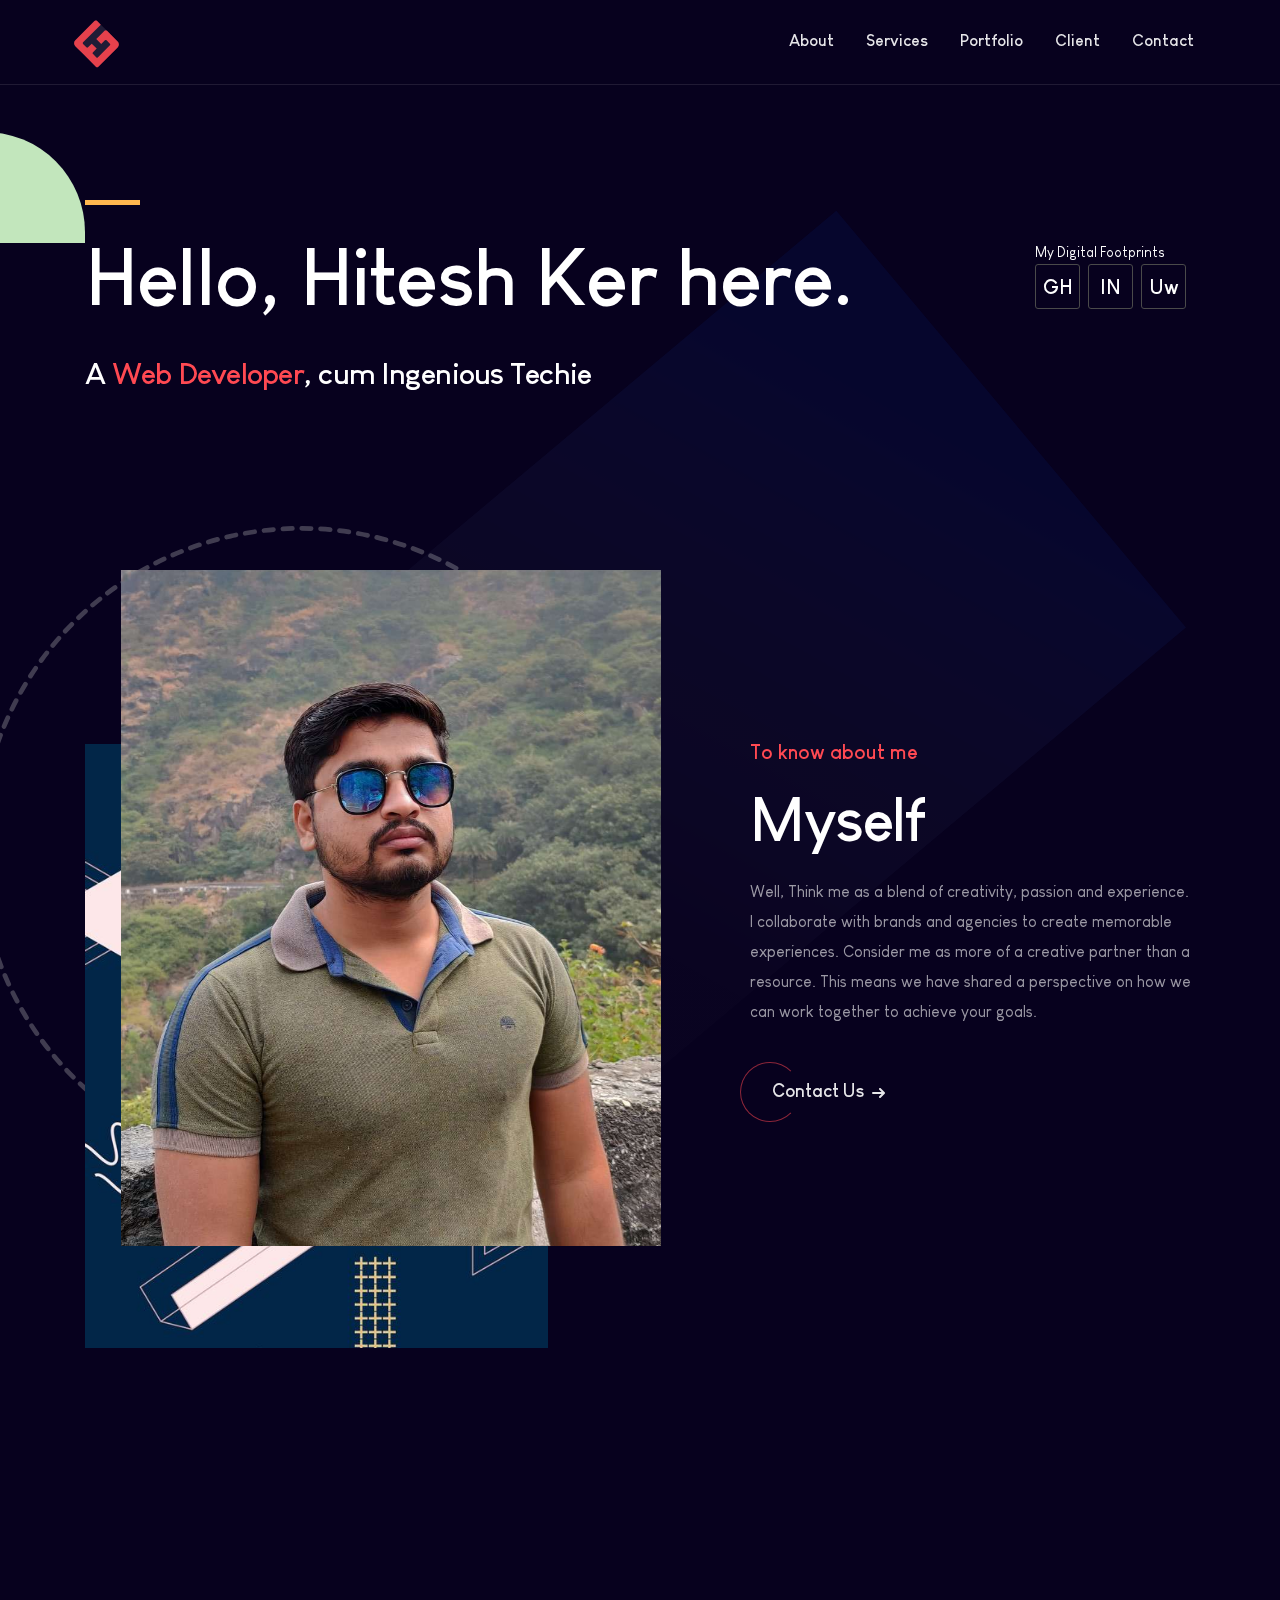
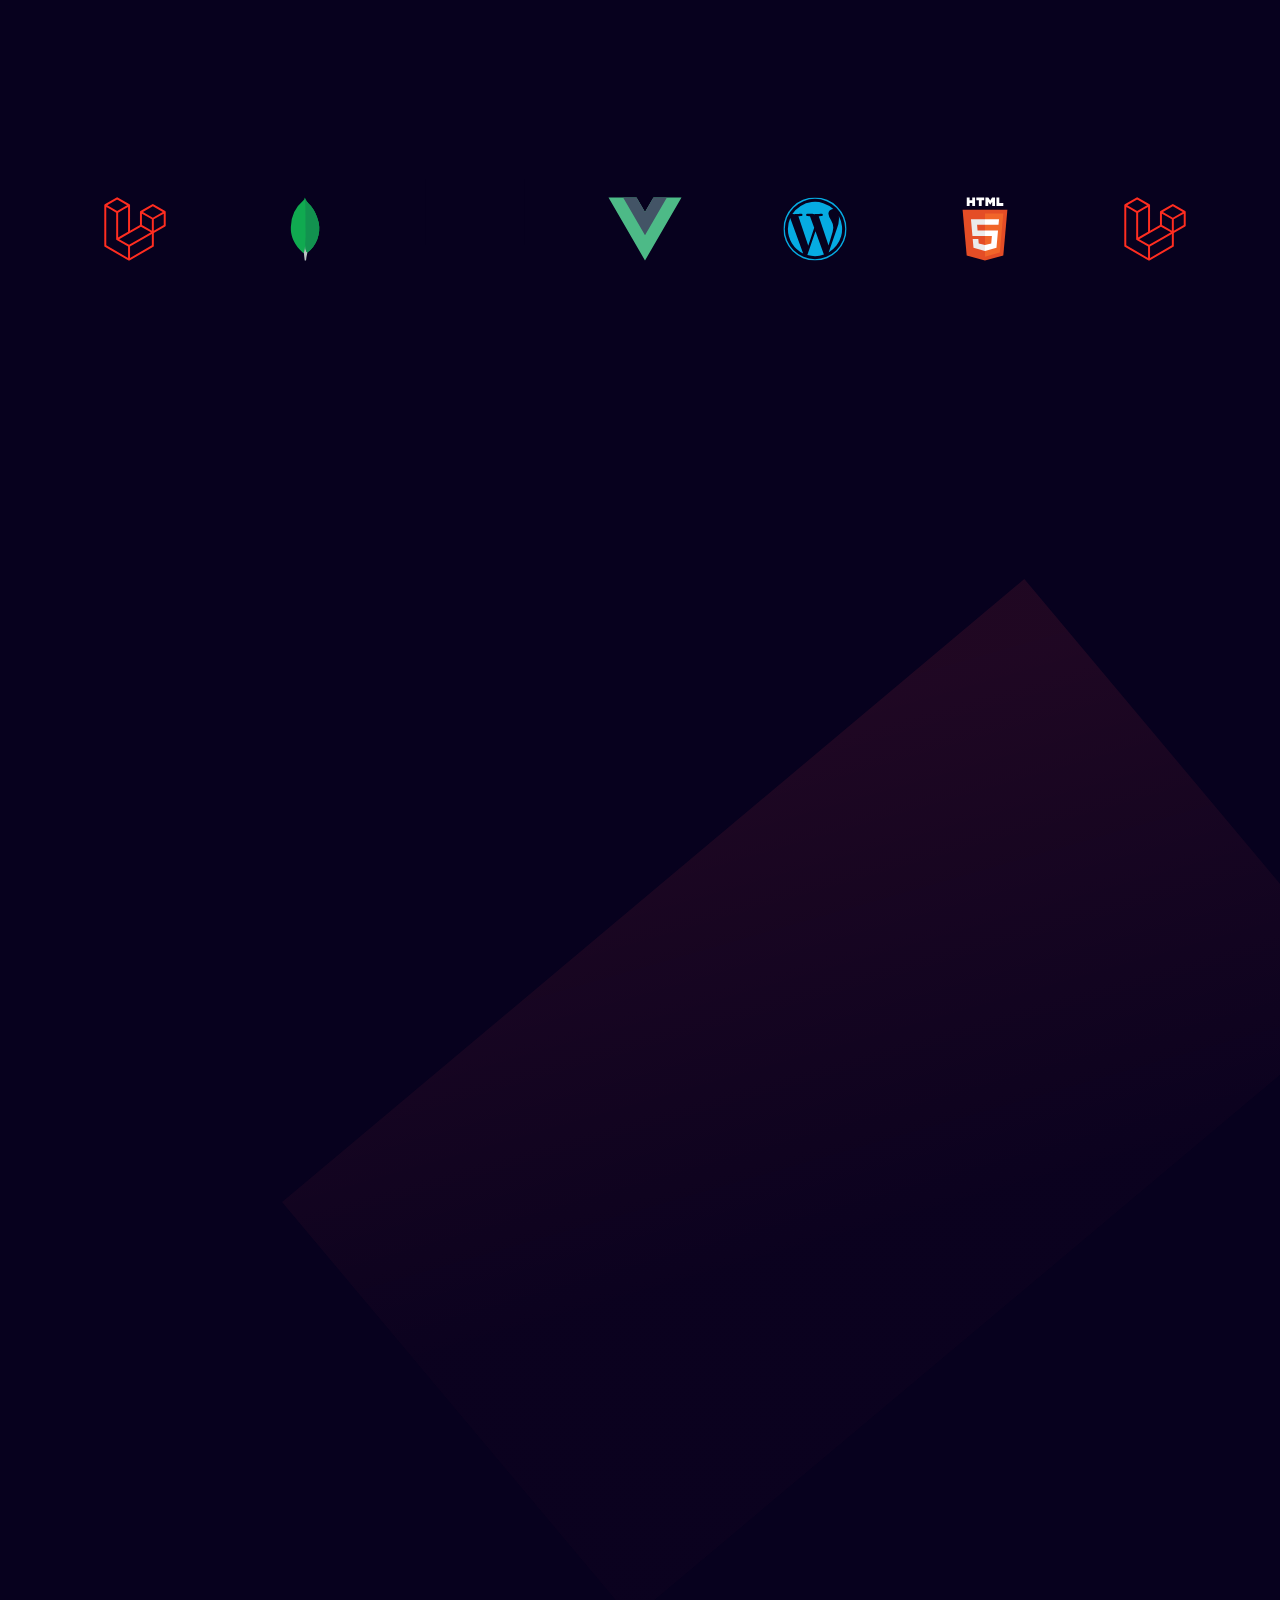
==== index.html @ 2ff64a71 "first commit" ====
<!doctype html> 
<html lang="zxx">  
<head>
    <title> KerHitesh </title>
    <!-- Required meta tags -->
    <meta charset="utf-8">
    <meta http-equiv="X-UA-Compatible" content="IE=edge">
    <meta name="description" content=""/>
    <meta name="keywords" content=" "/>
    <meta name="developer" content="Saidul Islam"> 
    <meta name="viewport" content="width=device-width, initial-scale=1, shrink-to-fit=no">
    
    <!-- FAV AND ICONS   --> 
    <link rel="shortcut icon" href="assets/images/favicon.ico">
    <link rel="shortcut icon" href="assets/images/apple-icon.png">
    <link rel="shortcut icon" sizes="72x72" href="assets/images/apple-icon-72x72.png">
    <link rel="shortcut icon" sizes="114x114" href="assets/images/apple-icon-114x114.png">
    
    <!-- Font-->
    <link href="https://fonts.googleapis.com/css?family=Roboto&display=swap" rel="stylesheet">
    <!-- Font Awesome -->
    <link rel="stylesheet" href="https://use.fontawesome.com/releases/v5.8.1/css/all.css">
    <link rel="stylesheet" href="assets/icofont/icofont.min.css">
    <!-- Bootstrap CSS -->
    <link rel="stylesheet" href="assets/plugins/css/bootstrap.min.css">
    <!-- Owl Carousel CSS-->
    <link rel="stylesheet" href="assets/plugins/css/owl.css">
    <!-- Fancybox-->
    <link rel="stylesheet" href="assets/plugins/css/jquery.fancybox.min.css">
    <!-- Anime CSS-->
    <link rel="stylesheet" href="assets/plugins/css/revealer.css">        
    <!-- Aos CSS-->        
    <link rel="stylesheet" href="assets/plugins/css/aos.css">       
    <!-- Animate CSS-->       
    <link rel="stylesheet" href="assets/plugins/css/animate.css"> 
    <!-- Custom CSS-->
    <link rel="stylesheet" href="assets/css/styles.css">
    <!-- Responsive -->
    <link rel="stylesheet" href="assets/css/responsive.css">
	<style>

	.stra {
		 width: 100px !important ;
         margin-right : 50px !important ; 		 
		}

   </style>    
</head>
<body class="black-bg body-2" style="background: url(assets/images/lines.svg) no-repeat scroll center top;">
    <!--
    ===================
        NAVIGATION
    ===================
    -->
    <header class="black-bg mh-header nav-scroll fixed-top mh-xss-mobile-nav" id="zb-header">
        <div class="overlay"></div>
        <div class="container">
            <div class="row">
                <nav class="navbar navbar-expand-lg mh-nav nav-btn">
                    <a class="navbar-brand" href="index.html"><img src="assets/images/logo11.svg" alt="" class="img-fluid"></a>
                    <button class="navbar-toggler" type="button" data-toggle="collapse" data-target="#navbarSupportedContent" 
                        aria-controls="navbarSupportedContent" aria-expanded="false" aria-label="Toggle navigation">
                        <span class="navbar-toggler-icon icon">
                            <i class="fa fa-bars"></i>
                        </span>
                    </button>                    
                    <div class="collapse navbar-collapse" id="navbarSupportedContent">
                        <ul class="navbar-nav mr-0 ml-auto">                       
                            <li class="nav-item">
                                <a class="nav-link" href="about-us.html">About</a>
                            </li>
                            <li class="nav-item">
                                <a class="nav-link " href="#About">Services</a>
                            </li>
                            <li class="nav-item"> 
                                <a class="nav-link" href="#portfolio">Portfolio</a>
                            </li>  
                            <li class="nav-item">
                                <a class="nav-link" href="#client">Client</a>
                            </li>                                                            
                            <li class="nav-item">
                                <a class="nav-link" href="#contact">Contact</a>
                            </li>                
                        </ul>
                    </div>
                </nav>
            </div>
        </div>
    </header>
    <!--
    ==============
        HOME 
    ==============
    -->
    <section class="section relative ev-home resume-home" id="ev-home">                  
        <div class="bg-home-overlay" style="background: url(assets/images/bx-home.svg) no-repeat scroll center center">
            <div class="container zindex">
                <div class="section-separator">
                    <div class="row">
                        <div class="col-md-10">  
                            <div class="resume-home-inner wow fadeInUp">
                                <span class="span"></span>
                                <h2 class="btn-sss" data-text="Hello, Hitesh Ker here.">Hello, Hitesh Ker here.</h2>
                                <h4>A <span>Web Developer</span>, cum Ingenious Techie</h4>
                            </div>
                        </div>
                        <div class="col-md-2">
                            <div class="resume-social">
                                <span style="color:white">My Digital Footprints</span><br>
                                <ul class="list-unstyled">
                                    <li title="Git Hub">GH</li>
                                    <li title="Linked In">IN</li>
                                    <li title="Upwork">Uw</li>
                                </ul>
                            </div>
                        </div>  
                        <div class="col-md-12">
                            <div class="resume-main">
                                <div class="row">
                                    <div class="col-md-6">
                                        <div class="main-inner relative">
                                            <div class="img-cover">
                                                <img src="assets/images/1613648989134.png" alt="" class="img-fluid itwo">
                                            </div>
                                            <div class="bg-img">
                                                <img src="assets/images/home-man-bg.png" alt="" class="img-fluid ione">
                                            </div>
                                            <div class="circle-bg">
                                                <img src="assets/images/circle-dot-dot.svg" alt="" class="img-fluid ithree">
                                            </div>
                                        </div>
                                    </div>
                                    <div class="col-md-5 ml-auto">
                                        <div class="resume-details">
                                            <div class="resume-title wow fadeInUp">
                                                <h5>To know about me</h5>
                                                <h1>Myself</h1>
                                                <p>Well, Think me as a blend of creativity, passion and experience. I collaborate with brands and agencies to create memorable experiences. Consider me as more of a creative partner than a resource. This means we have shared a perspective on how we can work together to achieve your goals.</p>
                                                <div class="resume-btn">
                                                    <div class="btn-default">
                                                        <a href="#" class="cta">
                                                            <span>Contact Us</span>
                                                            <svg width="13px" height="10px" viewBox="0 0 13 10">
                                                                <path d="M1,5 L11,5"></path>
                                                                <polyline points="8 1 12 5 8 9"></polyline>
                                                            </svg>
                                                        </a>
                                                    </div>
                                                </div>
                                            </div>
                                        </div>
                                    </div>                                
                                </div>
                            </div>
                        </div>                  
                    </div>
                </div>
            </div>            
        </div>
        <div class="shape-image">
            <img src="assets/images/green-bg.svg" alt="" class="img-fluid">
        </div>
    </section> 
    <!--
    ================
        WHAT I DO 
    ================
    -->   
    <section class="resume-do relative" id="About">
        <div class="container">
            <div class="row">
                <div class="col-md-5">
                    <div class="resume-do-inner wow fadeInUp">
                        <div class="resume-title">
                            <h1>What I Do</h1>
                        </div>
                        <p>My primary favorite is designing and building interfaces plus working with UI/UX as peripheral. 4+ years of hands-on experience backs me up for deploying the outcomes in most optimized way</p>
                        
                    </div>
                </div>
                <div class="col-md-7">
                    <div class="bg-title wow fadeInUp " id="example">
                        <h1>Flawless &nbsp;&nbsp;&nbsp;&nbsp;User &nbsp;Experience</h1>
                        <h1>Web Application Design &nbsp;&nbsp;&nbsp; &nbsp;&nbsp;&nbsp;&nbsp;
						and Development</h1>
                        <h1>Building &nbsp;&nbsp;&nbsp;&nbsp;&nbsp;&nbsp;&nbsp;&nbsp;&nbsp;&nbsp;&nbsp;&nbsp;&nbsp;
						&nbsp;&nbsp;&nbsp;&nbsp;&nbsp;
						Interfaces</h1>
                    </div>
                </div>
            </div>
			
			
			
			
		
		
		
        </div>
		
		
		 
			
    </section> 
			
			 
		
		
			<!-- <div class="res-slider"> -->
				<div class="container">
					<div class="row">
						<div class="col-md-12">
							<div class="slider-inner" id="advice_section">
								<img src="assets/images/archive/html5.svg" alt="" class="stra img-fluid">
								<img src="assets/images/archive/laravel.svg" alt="" class="stra img-fluid">
								<img src="assets/images/archive/mongodb.svg" alt="" class="stra img-fluid">
								<img src="assets/images/archive/ttr.svg" alt="" class="stra  img-fluid">
								<img src="assets/images/archive/viewjs.svg" alt="" class="stra img-fluid">
								 
								<img src="assets/images/archive/wordpress.svg" alt="" class="stra img-fluid last_img">
							</div>
						</div>
					</div>
				</div>
			<!-- </div>   -->
			
			
    <!--
    =====================
        PORTFOLIO AREA 
    ====================
    -->    
    <section class="resume-portfolio relative" style="background: url(assets/images/orange-bg.svg) no-repeat scroll; background-position-x: 150%; background-position-y: 80%;" id="portfolio" >
        <div class="container">
            <div class="row">
                <div class="col-md-12">
                    <div class="resume-title wow fadeInUp">
                        <h5>A small set of work</h5>
                        <h1>Showcasing</h1>
                    </div>                    
                </div>
                <div class="col-md-11 mx-auto">
                    <div class="resume-portfolio-inner">
                        <div class="row">
                            <div class="col-md-5">
                                <div class="resume-img wow fadeInUp">
                                    <h5>Everyone’s MD</h5>
                                    <h6>Broadcasting ios App</h6>
                                    <div class="image-one relative">
                                        <div class="reveal-image">
                                            <img src="assets/images/2_p_i.png" alt="" class="img-fluid">
                                        </div>
                                        <div class="resume-image-inner">
                                        </div>
                                        <div class="resume-btn-details">
                                            <div class="resume-btn">
                                                <div class="btn-default">
                                                    <a href="https://everyonesmd.com/" class="cta">
                                                        <span>View Case Study</span>
                                                        <svg width="13px" height="10px" viewBox="0 0 13 10">
                                                            <path d="M1,5 L11,5"></path>
                                                            <polyline points="8 1 12 5 8 9"></polyline>
                                                        </svg>
                                                    </a>
                                                </div>
                                            </div>                                             
                                        </div>
                                    </div>
                                </div>
                            </div>
                            <div class="col-md-5 ml-auto">
                                <div class="resume-img mt_180 wow fadeInUp">
                                    <h5>Catalyst</h5>
                                    <h6>Broadcasting ios App</h6>
                                    <div class="image-two relative">
                                        <div class="reveal-image">
                                            <img src="assets/images/3_p_i.png" alt="" class="img-fluid">
                                        </div>
                                        <div class="resume-image-inner">
                                        </div>
                                        <div class="resume-btn-details">
                                            <div class="resume-btn">
                                                <div class="btn-default">
                                                    <a href="http://projex.asia/" class="cta">
                                                        <span>View Case Study</span>
                                                        <svg width="13px" height="10px" viewBox="0 0 13 10">
                                                            <path d="M1,5 L11,5"></path>
                                                            <polyline points="8 1 12 5 8 9"></polyline>
                                                        </svg>
                                                    </a>
                                                </div>
                                            </div>                                             
                                        </div>
                                    </div>                                    
                                </div>                                
                            </div>
                        </div>
                    </div>
                </div>
                <div class="col-md-11 mx-auto">
                    <div class="resume-portfolio-inner inner-2 ">
                        <div class="row">
                            <div class="col-md-5">
                                <div class="resume-img wow fadeInUp">
                                    <h5>Broadcasting ios App</h5>
                                    <h6>Broadcasting ios App</h6>
                                    <div class="image-one relative">
                                        <div class="reveal-image">
                                            <img src="assets/images/4_p_i.png" alt="" class="img-fluid">
                                        </div>
                                        <div class="resume-image-inner">
                                        </div>
                                        <div class="resume-btn-details">
                                            <div class="resume-btn">
                                                <div class="btn-default">
                                                    <a href="https://www.pipemarket.com/" class="cta">
                                                        <span>View Case Study</span>
                                                        <svg width="13px" height="10px" viewBox="0 0 13 10">
                                                            <path d="M1,5 L11,5"></path>
                                                            <polyline points="8 1 12 5 8 9"></polyline>
                                                        </svg>
                                                    </a>
                                                </div>
                                            </div>                                             
                                        </div>
                                    </div>                                    
                                </div>
                            </div>
                            <div class="col-md-5 ml-auto">
                                <div class="resume-img mt_180 wow fadeInUp">
                                    <h5>Gumroad Mockups Freebie</h5>
                                    <h6>Broadcasting ios App</h6>
                                    <div class="image-one relative">
                                        <div class="reveal-image">
                                            <img src="assets/images/p_gif_1.gif" alt="" class="img-fluid">
                                        </div>
                                        <div class="resume-image-inner">
                                        </div>
                                        <div class="resume-btn-details">
                                            <div class="resume-btn">
                                                <div class="btn-default">
                                                    <a href="http://205.134.254.135/~team6/HTML/the-true-weight/" class="cta">
                                                        <span>View Case Study</span>
                                                        <svg width="13px" height="10px" viewBox="0 0 13 10">
                                                            <path d="M1,5 L11,5"></path>
                                                            <polyline points="8 1 12 5 8 9"></polyline>
                                                        </svg>
                                                    </a>
                                                </div>
                                            </div>                                             
                                        </div>
                                    </div>                                    
                                </div>                                
                            </div>
                        </div>
                    </div>
                </div>                
            </div>
        </div>
    </section>
    <!--
    ======================
        RESUME FEEDBACK 
    ======================
    --> 
    <section class="resume-feedback relative" id="client">
        <div class="container">
            <div class="row">
                <div class="col-md-12">
                    <div class="resume-title pd_10 wow fadeInUp">
                        <h5>Clients</h5>
                        <h1>Feedbacks From My Clients</h1>
                    </div>
                </div>
                <div class="col-md-12 pd_0">
                    <div class="advice_slider" id="advice_section_std">
                        <div class="card advice_c wow fadeInUp">
                            <div class="card-body">
                                <div class="card_icon">
                                    <div class="card_icon_img">
                                        <img src="assets/images/client-1.png" alt="" class="img-fluid">
                                    </div>
                                    <div class="card-icon-details">
                                        <ul>
                                            <li><i class="fa fa-star"></i></li>
                                            <li><i class="fa fa-star"></i></li>
                                            <li><i class="fa fa-star"></i></li>
                                            <li><i class="fa fa-star"></i></li>
                                            <li><i class="fa fa-star"></i></li>
                                        </ul>
                                    </div>
                                </div>
                                <p class="custome-ptag card-text">My new site created by Hitesh Ker just launched. He has done a great job of creating exactly what I wanted. Easy to work with and very responsive. This met all of my expectations and gave me a lot of insight regarding upgrading tools I didn't know existed.</p>
                                <h5>Garrett Patton</h5>
                                <h6>Dave Smith</h6>
                            </div>
                        </div>
                        <div class="card advice_c wow fadeInUp">
                            <div class="card-body">
                                <div class="card_icon">
                                    <div class="card_icon_img">
                                        <img src="assets/images/client-2.png" alt="" class="img-fluid">
                                    </div>
                                    <div class="card-icon-details">
                                        <ul>
                                            <li><i class="fa fa-star"></i></li>
                                            <li><i class="fa fa-star"></i></li>
                                            <li><i class="fa fa-star"></i></li>
                                            <li><i class="fa fa-star"></i></li>
                                            <li><i class="fa fa-star"></i></li>
                                        </ul>
                                    </div>
                                </div>
                                <p class="custome-ptag card-text">Hiss dedication and passion for what he does is exemplified by his unrivaled client support and attentiveness to the specific needs of our business.</p>
                                <h5>Garrett Patton</h5>
                                <h6>Founder & CEO at Nova Studio</h6>
                            </div>
                        </div>
                        <div class="card advice_c wow fadeInUp">
                            <div class="card-body">
                                <div class="card_icon">
                                    <div class="card_icon_img">
                                        <img src="assets/images/client-3.png" alt="" class="img-fluid">
                                    </div>
                                    <div class="card-icon-details">
                                        <ul>
                                            <li><i class="fa fa-star"></i></li>
                                            <li><i class="fa fa-star"></i></li>
                                            <li><i class="fa fa-star"></i></li>
                                            <li><i class="fa fa-star"></i></li>
                                            <li><i class="fa fa-star"></i></li>
                                        </ul>
                                    </div>
                                </div>
                                <p class="card-text custome-ptag">Hitesh Ker as a web developer far exceeded my expectations on every front, and I have very high expectations. The end product is a beautiful website that embodies who we are as a company.</p>
                                <h5>Dave Smith</h5>
                                <h6>Founder & CEO at Smith Studio</h6>
                            </div>
                        </div>
                    </div>
                </div>
                <div class="col-md-12">
                    <div class="resume-card-social wow fadeInUp">
                        <div class="row">
                            <div class="col-md-3 col-sm-4">
                                <div class="social-inner m-none">
                                    <div class="social-img">
                                        <i class="fab fa-dribbble"></i>
                                    </div>

                                </div>
                            </div>
                            <div class="col-md-3 col-sm-4">
                                <div class="social-inner m-none">
                                    <div class="social-img color-2">
                                        <i class="fab fa-behance"></i>
                                    </div>

                                </div>
                            </div>
                            <div class="col-md-4 col-sm-4">
                                <div class="social-inner m-none">
                                    <div class="social-img color-3">
                                        <i class="fab fa-linkedin-in"></i>
                                    </div>

                                </div>
                            </div>

                        </div>
                    </div>
                </div>
            </div>
        </div>
    </section>
    <!--
    ================
        CONTACT US AREA SLIDER 
    ================
    -->    
    <section class="resume-contact relative" id="contact">
        <div class="container">
            <div class="row">
                <div class="col-md-5">
                    <div class="contact-details wow fadeInUp">
                        <h2>Contact Me</h2>
                        <div class="contact-name">
                            <h5>Mail</h5>   
                            <p>Kerhiteshsinh@gmail.com</p>              
                        </div>
                        <div class="contact-name">
                            <h5>Visit My Studio</h5>
                            <p>A - 821, Sidhhi vinayak Towers, <br>
							   Behind Jaguar Showroom,<br>
							   S.G. Highway<br>
							   Ahmedabad - 380051 </p> 
                                    
                        </div>   
                        <div class="contact-name">
                            <h5>Phone</h5>   
                            <p>+91 9409039636</p>              
                        </div>                                             
                    </div>
                </div>
                <div class="col-md-6 ml-auto ">
                    <div class="resume-form wow fadeInUp">
                        <div class="form-group">
                            <input type="text" name="name"  placeholder="Name" class="form-control contact-name">
                        </div>
                        <div class="form-group">
                            <input type="email" name="email"  placeholder="Email" class="form-control contact-name">
                        </div>  
                        <div class="form-group">
                            <textarea name="Message" placeholder="Message"   rows="6" class="form-control contact-message"></textarea>
                        </div>                                                
                        <div class="resume-btn">
                            <div class="btn-default">
                                <a href="#" class="cta">
                                    <span>Send Message</span>
                                    <svg width="13px" height="10px" viewBox="0 0 13 10">
                                        <path d="M1,5 L11,5"></path>
                                        <polyline points="8 1 12 5 8 9"></polyline>
                                    </svg>
                                </a>
                            </div>
                        </div>                        
                    </div>
                </div>
            </div>
        </div>
       <!-- <div class="res-slider"> -->
            <!-- <div class="container"> -->
                <!-- <div class="row"> -->
                    <!-- <div class="col-md-12"> -->
                        <!-- <div class="slider-inner" id="advice_section"> -->
                            <!-- <img src="assets/images/c-1.svg" alt="" class="img-fluid"> -->
                            <!-- <img src="assets/images/c-2.svg" alt="" class="img-fluid"> -->
                            <!-- <img src="assets/images/c-5.svg" alt="" class="img-fluid"> -->
                            <!-- <img src="assets/images/c-4.svg" alt="" class="img-fluid"> -->
                            <!-- <img src="assets/images/c-5.svg" alt="" class="img-fluid last_img"> -->
                        <!-- </div> -->
                    <!-- </div> -->
                <!-- </div> -->
            <!-- </div> -->
        <!-- </div>         -->
    </section>   


    <!--
    ==============
    * JS Files *
    ==============
    -->

    <!-- jQuery first, then Popper.js, then Bootstrap JS -->

    <!-- jQuery -->
    <script src="assets/plugins/js/jquery.min.js"></script>
    <!-- popper -->
    <script src="assets/plugins/js/popper.min.js"></script>
    <!-- bootstrap -->
    <script src="assets/plugins/js/bootstrap.min.js"></script>
    <!-- waypoint  -->
    <script src="assets/plugins/js/waypoints.min.js"></script>
    <!-- owl carousel -->
    <script src="assets/plugins/js/owl.carousel.js"></script>
    <!-- validator -->
    <script src="assets/plugins/js/validator.min.js"></script>
    <!-- wow -->
    <script src="assets/plugins/js/wow.min.js"></script>
    <!-- jquery nav -->
    <script src="assets/plugins/js/jquery.nav.js"></script>
    <!-- Isotop -->
    <script src="assets/plugins/js/isotope.pkgd.js"></script>
    <script src="assets/plugins/js/packery-mode.pkgd.js"></script>
    <!-- Fancybox js-->
    <script src="assets/plugins/js/jquery.fancybox.min.js"></script>
    <!-- WoW min js--> 
    <script src="assets/plugins/js/wow.min.js"></script>
    <!-- Gsap animation js-->    
    <script src="assets/plugins/js/TweenMax.min.js"></script>
    <!-- Parallax -->
    <script src="assets/plugins/js/aos.js"></script>
    <script src="assets/plugins/js/simpleParallax.min.js"></script>
    <script src="assets/plugins/js/jquery.paroller.min.js"></script>    
    <!-- Typing animation js-->    
    <script src="assets/plugins/js/typed.js"></script> 
    <script src="assets/plugins/js/textition.js"></script>
    <!-- Custom Scripts-->
    <script src="assets/js/custom-scripts.js"></script>   
    <!-- Exttra inline js-->    
    <script>      
        new WOW().init();
        $('#example').textition({
           autoplay: true,
           animation: 'ease-out',
          map: {x: 200, y: 100, z: 0},
      }); 
    </script>
    <!-- Page revealer with scroll custom js-->    
    <script>
        var $animation_elements = $('.reveal-image');
        var $window = $(window);

        function check_if_in_view() {
            var window_height = $window.height();
            var window_top_position = $window.scrollTop();
            var window_bottom_position = (window_top_position + window_height);
        
            $.each($animation_elements, function() {
            var $element = $(this);
            var element_height = $element.innerHeight();
            var element_top_position = $element.offset().top;
            var element_bottom_position = (element_top_position + element_height);
        
            //check to see if this current container is within viewport
            if ((element_bottom_position >= window_top_position) &&
                (element_top_position <= window_bottom_position)) {
                $element.addClass('reveal');
            } else {
                // $element.removeClass('reveal');
            }
            });
        }
            $window.on('scroll resize', check_if_in_view);
            $window.trigger('scroll');        
    </script>    

</body>
</html>
---- assets/plugins/css/revealer.css ----
.block-revealer__element {
	position: absolute;
	top: 0;
	left: 0;
	width: 100%;
	height: 100%;
	background: #000;
	pointer-events: none;
	opacity: 0;
}
---- assets/css/styles.css ----
/*------------- 
[Table of contents]

[ DEFULT INDEX NUMBER ]

1.  GENERAL CSS
2.  NAVBAR
4.  HOME
5.  SERVICE
6.  ABOUT
7.  TESTIMONIAL
8.  FAQ
9.  QUATE
10. SUBSCRIBE
11. PRICING
12. BLOG
13. FOOTER
14. COPYRIGHT


-------------------------------------------------------------------*/
/*------------------------------------------------------------------
[ Color codes ]
    
    [ Text and Background Color ]
        Main color 1:       #1c93e5     
        Main color 2:       #009688      
        Main color 3:       #9c27b0
        Main color 4:       #ff4081      
        Background 1:       #FFFFFF            
        Background 2:       #F6F6F6           
        Shadow color:       #000000;            

-------------------------------------------------------------------*/
/*------------------------------------------------------------------
[Typography]

    [ There are using two different font typography ]
        Typography 1: Roboto font;
        Typography 2: Montserrat font;

    [ Other Typography style are same ]
    Body :
        font-style:     normal;
        font-size:      15px;

    h2:
        font-size: 48px;
        line-height: 55px;

    h3:
        font-size: 30px;
        line-height: 40px;

    h4:
        font-size: 20px;
        font-weight: 600;

    p:  
        font-size: 18px;
        line-height: 30px;


-------------------------------------------------------------------*/
/*
================
 VARIABLES
================
*/
* {
  -webkit-font-smoothing: antialiased;
  -moz-osx-font-smoothing: grayscale;
}

.shadow-1 {
  -webkit-box-shadow: 0 2px 5px 0 rgba(0, 0, 0, 0.16), 0 2px 10px 0 rgba(0, 0, 0, 0.12);
  box-shadow: 0 2px 5px 0 rgba(0, 0, 0, 0.16), 0 2px 10px 0 rgba(0, 0, 0, 0.12);
}

/**
 * -------------------
 *  Defult CSS 
 * -------------------
 */
html {
  text-rendering: optimizeLegibility;
  -webkit-font-smoothing: antialiased;
}

body {
  font-family: "Louis-George-Cafe.ttf";
  font-size: 14px;
  font-style: none;
  line-height: 24px;
  font-weight: 500;
  overflow-x: hidden !important;
  text-align: left;
  position: relative;
  color: #000000;
  opacity: 1;
}

h1, h2, h3, h4, h5, h6 {
  font-family: "Louis-George-Cafe-Bold.ttf";
}

p {
  opacity: 0.9;
}

.nav li a {
  text-decoration: none !important;
  display: inline-block;
  cursor: pointer;
  padding: 0px;
  background-color: transparent;
  -webkit-transition: color 0.3s ease;
  transition: color 0.3s ease;
}

.nav li a:hover {
  background-color: transparent;
}

.nav li a:focus {
  background-color: transparent;
  outline: 0 !important;
}

a {
  text-decoration: none !important;
  cursor: pointer;
  padding: 0px;
  background-color: transparent;
  -webkit-transition: color 0.3s ease;
  transition: color 0.3s ease;
  color: #000000;
  opacity: 0.9;
}

a:hover {
  background-color: transparent;
}

a:focus {
  background-color: transparent;
  outline: 0 !important;
}

.center {
  float: none;
  margin: 0 auto;
  text-align: center;
}

/**
 * ---------------------
 *  Defult Halping Class
 * ---------------------
 */
.overflow {
  overflow: hidden;
}

.relative {
  position: relative;
}

.display-table {
  display: table;
  width: 100%;
  height: 100%;
}

.display-flex {
  display: -webkit-box;
  display: -ms-flexbox;
  display: flex;
  -webkit-box-flex: 1;
      -ms-flex: 1;
          flex: 1;
}

.vertical-middle {
  display: table-cell;
  float: none;
  vertical-align: middle;
}

/**
 * --------------------------------------
 *  Video Section Background Defult Style
 * --------------------------------------
 */
.section-video {
  position: absolute;
  top: 0;
  bottom: 0;
  left: 0;
  right: 0;
  min-height: 100%;
  min-width: 100%;
  overflow: hidden;
  z-index: -1;
}

.section-video .bgvid {
  position: absolute;
  top: 0;
  left: 0;
  min-height: 100%;
  min-width: 100%;
  background-size: cover;
  -o-background-size: cover;
  -moz-background-size: cover;
  -webkit-background-size: cover;
}

.body-video-bg > .section-video {
  position: fixed;
  top: 0;
  left: 0;
}

.section-title {
  text-align: center;
}

.section-title h3 {
  font-size: 30px;
  line-height: 40px;
  color: #ffffff;
  font-weight: bold;
  margin-bottom: 60px;
}

/**
 * ------------------------------------
 *  Every Section Headline Defult Class
 * ------------------------------------
 */
.section-heading {
  display: block;
  margin: 0;
}

.section-header {
  margin-bottom: 100px;
  text-align: center;
}

.section-header .sub-heading {
  font-size: 22px;
  line-height: 30px;
  font-weight: 300;
  text-transform: uppercase;
  margin: 0 0 10px 0;
}

.section-header.text-left,
.section-header.text-left * {
  text-align: left;
}

.section-header.text-right,
.section-header.text-right * {
  text-align: right;
}

.section-header-separator {
  position: relative;
  width: 145px;
  margin: 5px auto;
  display: inline-block;
}

.section-header-separator .icon {
  font-size: 48px;
  text-align: center !important;
}

.section-header-separator::before, .section-header-separator::after {
  content: '';
  position: absolute;
  width: 57px;
  height: 2px;
  top: 25px;
}

.section-header-separator::before {
  left: 0;
}

.section-header-separator::after {
  right: 0;
}

.v-middle {
  display: -moz-flex;
  display: -ms-flexbox;
  display: -webkit-box;
  display: flex;
  -webkit-box-align: center;
      -ms-flex-align: center;
          align-items: center;
  -webkit-align-items: center;
  -webkit-box-pack: center;
      -ms-flex-pack: center;
          justify-content: center;
  -webkit-justify-content: center;
  -webkit-box-orient: horizontal;
  -webkit-box-direction: normal;
      -ms-flex-direction: row;
          flex-direction: row;
}

.mini-separator {
  padding: 20px 0;
}

.vertical-middle {
  display: table-cell;
  float: none;
  vertical-align: middle;
}

/**
 * ------------------
 * list
 * ------------------
 */
ul {
  margin: 0;
  padding: 0;
}

ul li {
  list-style-type: none;
}

/**
 * =================
 * CONTAINER HALF CONTENT
 * =================
 */
.content-half {
  position: relative;
}

.container-half-left {
  left: 0;
  background-position: center right;
}

.container-half-right {
  right: 0;
  background-position: center left;
}

.vertical-middle-content {
  display: -moz-flex;
  display: -ms-flexbox;
  display: -webkit-box;
  display: flex;
  -webkit-box-align: center;
      -ms-flex-align: center;
          align-items: center;
  -webkit-align-items: center;
  -webkit-box-pack: center;
      -ms-flex-pack: center;
          justify-content: center;
  -webkit-justify-content: center;
  -webkit-box-orient: horizontal;
  -webkit-box-direction: normal;
      -ms-flex-direction: row;
          flex-direction: row;
}

/**
 * ---------------------------------
 *  Section Background Size Property
 * ---------------------------------
 */
.bg-cover {
  background-size: cover;
  background-position: 50% 50%;
  background-attachment: initial;
  background-repeat: no-repeat;
}

.dark-bg {
  background-color: #202026;
}

.image-bg {
  background-position: center center;
  background-size: cover;
  background-repeat: no-repeat;
}

.mini-section-separator {
  padding-top: 60px;
  padding-bottom: 60px;
}

.section-separator {
  padding-top: 60px;
  padding-bottom: 60px;
}

.home-section-separator {
  padding-top: 100px;
  padding-bottom: 200px;
}

.bg-black {
  background-color: #000000;
}

.main-color {
  color: #37C2CC;
}

.p-200 {
  padding: 0 200px;
}

.img-overlay {
  background-image: url(../images/footer-bg.png);
  background-size: cover;
  background-size: cover;
  background-repeat: no-repeat;
  margin: 0 auto;
  background-position: center center;
}

.image-bg {
  background-size: cover;
  background-size: cover;
  background-repeat: no-repeat;
  margin: 0 auto;
  background-position: center center;
}

.home-2-img {
  background-image: url(../images/home-bg-img.jpg);
}

.featured-img-one {
  background-image: url(../images/home-bg-img.jpg);
}

.featured-img-two {
  background-image: url(../images/extra-feature-bg.jpg);
}

.map-image {
  background-image: url(../images/map-color-overlay.png);
}

.mt-30 {
  margin-top: 30px;
}

button {
  outline: 0;
}

button:hover {
  outline: 0;
}

button:focus {
  outline: 0;
}

.btn {
  outline: 0;
}

.btn:hover {
  outline: 0;
}

.btn:focus {
  outline: 0;
}

.round-image {
  border-radius: 50%;
}

.header-bg {
  background-color: #FFEFE9;
}

.purple-bg {
  background-color: #643BDF;
}

.blue-bg {
  background-color: #007C88;
}

.yellow-color {
  color: #FFD032;
}

.main-color {
  color: #37C2CC;
}

.purple-color {
  color: #643BDF;
}

.blue-color {
  color: #007C88;
}

.bg-3 {
  color: #FAF9F7;
}

.bg-4 {
  color: #FAF9F7;
}

.white-bg {
  background-color: #ffffff;
}

p {
  color: #071634;
}

.contact-shadow {
  -webkit-box-shadow: 2px 28px 54px 0px rgba(85, 85, 93, 0.03);
  box-shadow: 2px 28px 54px 0px rgba(85, 85, 93, 0.03);
}

.body-2 .btn {
  border-radius: 50px;
}

.body-2 .btn.btn-stroke {
  color: #ffffff;
}

.color-1 {
  color: #37C2CC;
}

.color-2 {
  color: #F35D22;
}

.color-3 {
  color: #FEC468;
}

.color-4 {
  color: #1785C3;
}

.color-5 {
  color: #53CB94;
}

.color-6 {
  color: #761DE2;
}

.overlay-img {
  position: absolute;
  left: 0;
  right: 0;
  top: 0;
  bottom: 0;
  z-index: 0;
}

@font-face {
  font-family: "Louis-George-Cafe.ttf";
  src: url("../fonts/Louis-George-Cafe.ttf");
}

@font-face {
  font-family: "Louis-George-Cafe-Bold.ttf";
  src: url("../fonts/Louis-George-Cafe-Bold.ttf");
}

@font-face {
  font-family: "Louis-George-Cafe-Light.ttf";
  src: url("../fonts/Louis-George-Cafe-Light.ttf");
}

/** 
 * -----------------
 * General CSS
 * -----------------
 */
.h1, .h2, .h3, .h4, .h5, .h6, h1, h2, h3, h4, h5, h6 {
  font-weight: bold;
}

html {
  background: #07011e;
}

section {
  overflow: hidden;
}

/*
    ==============
       Navigation
    ============== 
*/
.mh-nav {
  width: 100%;
  padding: 10px 0;
  -webkit-transition: 0.3s;
  transition: 0.3s;
}

.mh-header {
  padding: 0;
  -webkit-transition: 0.3s;
  transition: 0.3s;
  border-bottom: 1px solid rgba(255, 255, 255, 0.1);
}

.mh-header.nav-strict {
  padding: 0;
  -webkit-transition: 0.3s;
  transition: 0.3s;
  z-index: 9999;
  position: fixed;
  left: 0;
  right: 0;
  top: 0;
  background: #07011e;
}

.mh-header.nav-strict .mh-nav {
  padding: 0px 0px;
}

.mh-header.nav-strict .navbar-nav li a {
  color: #ffffff;
}

.mh-header .navbar-nav li {
  margin: 16px 8px;
}

.mh-header .navbar-nav li a {
  font-family: "Louis-George-Cafe-Bold.ttf";
  font-size: 16px;
  line-height: 30px;
  color: #ffffff;
  padding: 0px 10px;
}

.mh-header .navbar-nav li a::after {
  content: "";
  display: block;
  border-bottom: solid 2px #ffffff;
  -webkit-transform: scaleX(0);
          transform: scaleX(0);
  height: 2px;
  opacity: 1;
  -webkit-transform-origin: 100% 0%;
          transform-origin: 100% 0%;
  -webkit-transition: -webkit-transform 300ms ease-in-out;
  transition: -webkit-transform 300ms ease-in-out;
  transition: transform 300ms ease-in-out;
  transition: transform 300ms ease-in-out, -webkit-transform 300ms ease-in-out;
}

.mh-header .navbar-nav li a:hover::after {
  -webkit-transform: scaleX(1);
  transform: scaleX(1);
  -webkit-transform-origin: 0% 100%;
  transform-origin: 0% 100%;
}

.dropdown-toggle::after {
  position: relative;
  top: 1px;
  left: 5px;
}

/*
    ==============
       home
    ==============
*/
.resume-home {
  padding: 140px 0px;
}

.resume-home .resume-home-inner .span {
  width: 55px;
  height: 5px;
  background-color: #ffb74f;
  display: block;
}

.resume-home .resume-home-inner h2 {
  font-size: 80px;
  letter-spacing: -1.5px;
  color: #ffffff;
  margin-top: 25px;
  margin-bottom: 30px;
}

	.custome-ptag {
    white-space: nowrap !important;
    overflow: hidden !important;
    text-overflow: ellipsis !important;
    max-width: 1175ch !important;
}



.resume-home .resume-home-inner h4 {
  font-size: 30px;
  letter-spacing: -0.75px;
  color: #ffffff;
}

.resume-home .resume-home-inner h4 span {
  color: #ff4952;
}

.resume-home .resume-social {
  margin-top: 40px;
}

.resume-home .resume-social h6 {
  font-size: 18px;
  color: #ffffff;
  margin-bottom: 25px;
}

.resume-home .resume-social ul li {
  display: -ms-inline-grid;
  display: inline-grid;
  place-items: center;
  width: 45px;
  height: 45px;
  border-radius: 3px;
  border: solid 1px #4a4a4a;
  cursor: pointer;
  -webkit-transition: all .3s;
  transition: all .3s;
  font-size: 20px;
  margin-right: 5px;
  font-family: "Louis-George-Cafe-Bold.ttf";
  color: #ffffff;
}

.resume-home .resume-social ul li:hover {
  -webkit-box-shadow: 0 16px 14px 0 rgba(0, 0, 0, 0.1);
          box-shadow: 0 16px 14px 0 rgba(0, 0, 0, 0.1);
  background-color: #ff4952;
  border: solid 1px transparent;
  color: #ffffff;
}

.resume-home .resume-main {
  padding: 170px 0px;
  padding-bottom: 0px;
}

.resume-home .resume-main .main-inner .img-cover img {
  margin-left: 75px;
  position: relative;
  z-index: 1;
}

.resume-home .resume-main .main-inner .bg-img {
  position: absolute;
  top: 110px;
  z-index: 0;
}

.resume-home .resume-main .main-inner .circle-bg {
  position: absolute;
  z-index: -2;
  top: -15%;
  left: -20%;
}

.resume-home .resume-main .resume-details {
  padding: 160px 0px;
}

.resume-home .resume-main .resume-details p {
  opacity: 0.6;
  font-size: 16px;
  line-height: 1.88;
  color: #ffffff;
  margin-bottom: 50px;
}

.resume-home .shape-image {
  position: absolute;
  top: 9%;
  left: -22%;
}

/*
    ==============
       What we do
    ==============
*/
.resume-do .resume-do-inner {
  padding-bottom: 50px;
}

.resume-do .resume-do-inner p {
  opacity: 0.6;
  font-size: 16px;
  line-height: 1.88;
  color: #ffffff;
  margin-bottom: 55px;
  max-width: 85%;
}

.resume-do .resume-do-inner .resume-do-icon h5 {
  margin-top: 20px;
  font-size: 25px;
  letter-spacing: -0.63px;
  color: #ffffff;
}

.resume-do .bg-title h1 {
  font-size: 95px;
  line-height: 0.87;
  letter-spacing: -6.47px;
  color: rgba(255, 255, 255, 0.2);
}

/*
    ==============
       Portfolio area
    ==============
*/
.resume-portfolio {
  padding: 100px 0px;
}

.resume-portfolio .resume-portfolio-inner {
  padding: 80px 0px;
  padding-bottom: 0px;
}

.resume-portfolio .resume-portfolio-inner .resume-img .reveal-image {
  opacity: 0;
  -webkit-transition: all 1s;
  transition: all 1s;
}

.resume-portfolio .resume-portfolio-inner .resume-img h5 {
  font-size: 25px;
  letter-spacing: -0.63px;
  color: #ffffff;
  margin-bottom: 10px;
}

.resume-portfolio .resume-portfolio-inner .resume-img h6 {
  opacity: 0.4;
  font-size: 18px;
  line-height: 1.11;
  letter-spacing: -0.25px;
  color: #ffffff;
  margin-bottom: 35px;
}

.resume-portfolio .resume-portfolio-inner .resume-img .resume-btn-details {
  -webkit-transition: all .4s;
  transition: all .4s;
  position: absolute;
  height: 100%;
  width: 100%;
  display: -ms-grid;
  display: grid;
  place-items: center;
  top: 0;
  left: 0;
  right: 0;
  bottom: 0;
  opacity: 0;
  -webkit-transform: translateY(30px);
          transform: translateY(30px);
}

.resume-portfolio .resume-portfolio-inner .resume-img .resume-btn-details .resume-btn {
  -webkit-transition: all .3s;
  transition: all .3s;
}

.resume-portfolio .resume-portfolio-inner .resume-img .resume-btn-details .resume-btn .btn-default a.cta::before {
  border: 1px solid rgba(255, 255, 255, 0.3);
  border-right: 1px solid transparent;
}

.resume-portfolio .resume-portfolio-inner .resume-img .resume-btn-details .resume-btn .btn-default a.cta:hover::before {
  border: 1px solid rgba(255, 73, 82, 0.6);
}

.resume-portfolio .resume-portfolio-inner .resume-img .resume-image-inner {
  -webkit-transition: all .4s;
  transition: all .4s;
  position: absolute;
  height: 100%;
  width: 98%;
  top: 0;
  opacity: 0;
  bottom: 0;
  right: 0;
  left: 0;
}

.resume-portfolio .resume-portfolio-inner .resume-img .resume-image-inner::before {
  content: '';
  background-color: rgba(0, 0, 0, 0.6);
  position: absolute;
  height: 100%;
  width: 100%;
  top: 0px;
  bottom: 0;
  right: 0;
  left: 0px;
  border-radius: 0px;
  -webkit-transition: all .4s;
  transition: all .4s;
  pointer-events: none;
}

.resume-portfolio .resume-portfolio-inner .resume-img .image-one {
  cursor: pointer;
}

.resume-portfolio .resume-portfolio-inner .resume-img .image-one:hover .resume-image-inner {
  opacity: 1;
}

.resume-portfolio .resume-portfolio-inner .resume-img .image-one:hover .resume-btn-details {
  opacity: 1;
  -webkit-transform: translateY(0px);
          transform: translateY(0px);
}

.resume-portfolio .resume-portfolio-inner .resume-img .image-two {
  cursor: pointer;
}

.resume-portfolio .resume-portfolio-inner .resume-img .image-two:hover .resume-image-inner {
  opacity: 1;
}

.resume-portfolio .resume-portfolio-inner .resume-img .image-two:hover .resume-btn-details {
  opacity: 1;
  -webkit-transform: translateY(0px);
          transform: translateY(0px);
}

.resume-portfolio .resume-portfolio-inner.inner-2 {
  padding: 80px 0px;
  padding-top: 0px;
  padding-bottom: 80px;
}

.mt_180 {
  margin-top: 180px;
}

/*
    =====================
       RESUME FEEDBACK AREA
    =====================
*/
.resume-feedback {
  padding: 80px 0px;
  padding-top: 0px;
}

.resume-feedback .pd_10 {
  margin-bottom: 50px;
}

.resume-feedback .advice_slider .advice_c {
  width: 530px;
  border-radius: 8px;
  -webkit-box-shadow: 0 66px 58px 0 rgba(99, 99, 99, 0.1);
          box-shadow: 0 66px 58px 0 rgba(99, 99, 99, 0.1);
  background-color: #252039;
  margin-bottom: 100px;
  margin-left: 5px;
  border: 0px;
}

.resume-feedback .advice_slider .advice_c .card-body {
  padding: 40px 35px 40px 35px;
}

.resume-feedback .advice_slider .advice_c .card-body .img {
  margin-bottom: 15px;
}

.resume-feedback .advice_slider .advice_c p {
  font-family: "Louis-George-Cafe-Bold.ttf";
  font-size: 18px;
  line-height: 1.6;
  color: #ffffff;
  margin-bottom: 35px;
}

.resume-feedback .advice_slider .advice_c h5 {
  font-family: "Louis-George-Cafe-Bold.ttf";
  font-size: 16px;
  line-height: 1.25;
  letter-spacing: -0.22px;
  color: #ffffff;
  margin-bottom: 6px;
}

.resume-feedback .advice_slider .advice_c h6 {
  opacity: 0.5;
  font-family: "Louis-George-Cafe.ttf";
  font-size: 16px;
  line-height: 1.25;
  letter-spacing: -0.22px;
  color: #ffffff;
}

.resume-feedback .advice_slider .card_icon {
  display: -webkit-box;
  display: -ms-flexbox;
  display: flex;
  margin-bottom: 20px;
}

.resume-feedback .advice_slider .card_icon .card-icon-details {
  margin-left: 15px;
}

.resume-feedback .advice_slider .card_icon .card-icon-details ul li {
  font-size: 20px;
  padding: 19px 0px;
  display: inline-block;
  color: #ffbb00;
}

.resume-feedback .advice_slider .owl-next {
  width: 55px;
  height: 55px;
  position: absolute;
  top: -25%;
  right: 30px;
  border: solid 2px transparent;
  display: -ms-grid;
  display: grid;
  place-items: center;
  font-size: 18px;
  background: transparent;
  color: #ffffff;
  -webkit-transition: all .4s;
  transition: all .4s;
}

.resume-feedback .advice_slider .owl-next:hover {
  background: rgba(0, 0, 0, 0);
  color: #ffffff;
}

.resume-feedback .advice_slider .owl-prev {
  opacity: 0;
  width: 55px;
  height: 55px;
  position: absolute;
  top: -25%;
  right: 90px;
  border: solid 2px transparent;
  display: -ms-grid;
  display: grid;
  place-items: center;
  font-size: 18px;
  background: transparent;
  color: #ffffff;
  -webkit-transition: all .4s;
  transition: all .4s;
}

.resume-feedback .advice_slider .owl-prev:hover {
  background: rgba(0, 0, 0, 0);
  color: #ffffff;
}

.resume-feedback .advice_slider .op_1 {
  opacity: 1 !important;
}

.resume-feedback .resume-card-social .main-social {
  display: -webkit-box;
  display: -ms-flexbox;
  display: flex;
  display: none;
}

.resume-feedback .resume-card-social .main-social .social-inner {
  margin-right: 40px;
}

.resume-feedback .resume-card-social .social-inner {
  display: -webkit-box;
  display: -ms-flexbox;
  display: flex;
}

.resume-feedback .resume-card-social .social-inner .social-img {
  width: 67px;
  height: 67px;
  border-radius: 50%;
  color: #ffffff;
  display: -ms-grid;
  display: grid;
  place-items: center;
  font-size: 30px;
  background-color: #ea4c89;
  -webkit-transition: all .22s;
  transition: all .22s;
  cursor: pointer;
}

.resume-feedback .resume-card-social .social-inner .social-img.color-2 {
  background-color: #0067ff;
}

.resume-feedback .resume-card-social .social-inner .social-img.color-3 {
  background-color: #0177ac;
}

.resume-feedback .resume-card-social .social-inner .social-img:hover {
  -webkit-box-shadow: 0 10px 37px -5px rgba(234, 76, 137, 0.5);
          box-shadow: 0 10px 37px -5px rgba(234, 76, 137, 0.5);
}

.resume-feedback .resume-card-social .social-inner .social-img:hover.color-2 {
  -webkit-box-shadow: 0 10px 37px -5px rgba(0, 103, 255, 0.5);
          box-shadow: 0 10px 37px -5px rgba(0, 103, 255, 0.5);
}

.resume-feedback .resume-card-social .social-inner .social-img:hover.color-3 {
  -webkit-box-shadow: 0 10px 37px -5px rgba(1, 119, 172, 0.5);
          box-shadow: 0 10px 37px -5px rgba(1, 119, 172, 0.5);
}

.resume-feedback .resume-card-social .social-inner .social-details h5 {
  font-family: "Louis-George-Cafe-Bold.ttf";
  font-size: 25px;
  letter-spacing: -0.63px;
  color: #ffffff;
  padding: 18px 0px;
  margin-left: 20px;
}

/*
    =====================
       CONTACT US AREA
    =====================
*/
.resume-contact {
  padding: 80px 0px;
}

.resume-contact .contact-details {
  padding: 60px 0px;
}

.resume-contact .contact-details h2 {
  font-size: 60px;
  letter-spacing: -1.5px;
  color: #ffffff;
}

.resume-contact .contact-details .contact-name {
  padding-top: 40px;
}

.resume-contact .contact-details .contact-name h5 {
  font-size: 25px;
  font-weight: 600;
  letter-spacing: -0.63px;
  color: #ffffff;
  margin-bottom: 10px;
}

.resume-contact .contact-details .contact-name p {
  font-family: "Louis-George-Cafe-Bold.ttf";
  opacity: 0.4;
  font-size: 18px;
  line-height: 1.41;
  letter-spacing: 0.25px;
  color: #ffffff;
  margin-bottom: 0px;
}

.resume-contact .resume-form {
  padding: 65px 90px;
  -webkit-box-shadow: 0 66px 58px 0 rgba(99, 99, 99, 0.1);
          box-shadow: 0 66px 58px 0 rgba(99, 99, 99, 0.1);
  background-color: #252039;
  text-align: center;
}

.resume-contact .resume-form .form-group {
  margin-bottom: 40px;
}

.resume-contact .resume-form .form-group .contact-name {
  font-family: "Louis-George-Cafe-Bold.ttf";
  font-size: 18px;
  font-weight: bold;
  color: #ffffff;
  height: 52px;
  border: 0px;
  border-bottom: 1px solid rgba(255, 255, 255, 0.3);
  border-radius: 0px;
  padding: 0px;
  background: transparent;
}

.resume-contact .resume-form .form-group .contact-message {
  font-family: "Louis-George-Cafe-Bold.ttf";
  font-size: 18px;
  font-weight: bold;
  color: #ffffff;
  border: 0px;
  border-bottom: 1px solid rgba(255, 255, 255, 0.3);
  border-radius: 0px;
  padding: 0px;
  background: transparent;
}

.resume-contact .resume-form .resume-btn {
  margin: 0 auto;
  margin-top: 30px;
  text-align: center;
  display: -webkit-inline-box;
  display: -ms-inline-flexbox;
  display: inline-flex;
  cursor: pointer;
}

.resume-contact .resume-form .resume-btn h6 {
  background: #252039;
}

.resume-title h5 {
  font-size: 20px;
  line-height: 2.25;
  color: #ff4952;
  margin-bottom: 10px;
}

.resume-title h1 {
  font-size: 60px;
  letter-spacing: -1.5px;
  color: #ffffff;
  margin-bottom: 20px;
}

.btn-default a {
  text-decoration: none;
  color: inherit;
  font-family: "Louis-George-Cafe-Bold.ttf";
}

.btn-default a.cta {
  position: relative;
  margin: auto;
  padding: 19px 22px;
  -webkit-transition: all 0.2s ease;
  transition: all 0.2s ease;
}

.btn-default a.cta:hover::before {
  width: 108%;
  background: #ff4952;
}

.btn-default a.cta:hover svg {
  -webkit-transform: translateX(0);
          transform: translateX(0);
}

.btn-default a.cta::before {
  content: "";
  position: absolute;
  top: 0;
  left: -10px;
  display: block;
  border-radius: 30px;
  background: rgba(255, 73, 82, 0);
  border: 1px solid rgba(255, 73, 82, 0.6);
  border-right: 1px solid transparent;
  width: 60px;
  height: 60px;
  -webkit-transition: all 0.3s ease;
  transition: all 0.3s ease;
}

.btn-default a.cta span {
  position: relative;
  font-size: 18px;
  line-height: 0.56;
  font-weight: 900;
  vertical-align: middle;
  color: #ffffff;
}

.btn-default a.cta svg {
  position: relative;
  top: 4px;
  margin-left: 10px;
  fill: none;
  stroke-linecap: round;
  stroke-linejoin: round;
  stroke: #ffffff;
  stroke-width: 2;
  -webkit-transform: translateX(-5px);
          transform: translateX(-5px);
  -webkit-transition: all 0.3s ease;
  transition: all 0.3s ease;
}

.btn-default a.cta:active {
  -webkit-transform: scale(0.96);
          transform: scale(0.96);
}

/*
    ==============
       Slider area
    ==============
*/
.res-slider {
  margin-top: 80px;
}

.res-slider .slider-inner img {
  padding-right: 100px;
}

/*
    =================
       Portfolio area
    =================
*/
/*
    ==============
       Contact area
    ==============
*/
.Custom_contact .form-control {
  border: 0px;
  border-radius: 0px;
  font-size: 16px;
  color: #071634;
  height: 48px;
  border-bottom: 1px solid rgba(10, 31, 72, 0.15);
  margin-top: 30px;
}

.Custom_contact textarea {
  height: auto !important;
}

.Custom_contact p {
  opacity: 0.6;
  font-size: 16px;
  line-height: 1.88;
  letter-spacing: normal;
  color: #071634;
  margin-top: 40px;
}

.form-control:focus {
  outline: none !important;
  border-bottom: 1px solid rgba(10, 31, 72, 0.15);
  background-image: none !important;
  -webkit-box-shadow: none !important;
          box-shadow: none !important;
}

.btn-sss {
  color: #ffffff;
  position: relative;
  margin: 0 auto;
  font-family: "Louis-George-Cafe-Bold.ttf";
}

.btn-sss::after {
  content: attr(data-text);
  position: absolute;
  left: 2px;
  text-shadow: -1px 0 red;
  top: 0;
  color: #ffffff;
  background: rgba(0, 0, 0, 0);
  overflow: hidden;
  clip: rect(0, 900px, 0, 0);
  animation: noise-anim 2s infinite linear alternate-reverse;
}

.btn-sss::before {
  content: attr(data-text);
  position: absolute;
  left: 2px;
  text-shadow: -1px 0 blue;
  top: 0;
  color: #ffffff;
  background: rgba(0, 0, 0, 0);
  overflow: hidden;
  clip: rect(0, 900px, 0, 0);
  animation: noise-anim-2 3s infinite linear alternate-reverse;
}

@-webkit-keyframes noise-anim {
  0% {
    clip: rect(9px, 9999px, 47px, 0);
  }
  5% {
    clip: rect(39px, 9999px, 50px, 0);
  }
  10% {
    clip: rect(46px, 9999px, 73px, 0);
  }
  15% {
    clip: rect(75px, 9999px, 26px, 0);
  }
  20% {
    clip: rect(30px, 9999px, 52px, 0);
  }
  25% {
    clip: rect(47px, 9999px, 90px, 0);
  }
  30% {
    clip: rect(11px, 9999px, 14px, 0);
  }
  35% {
    clip: rect(55px, 9999px, 47px, 0);
  }
  40% {
    clip: rect(83px, 9999px, 76px, 0);
  }
  45% {
    clip: rect(68px, 9999px, 25px, 0);
  }
  50% {
    clip: rect(39px, 9999px, 91px, 0);
  }
  55% {
    clip: rect(46px, 9999px, 85px, 0);
  }
  60% {
    clip: rect(86px, 9999px, 15px, 0);
  }
  65% {
    clip: rect(92px, 9999px, 14px, 0);
  }
  70% {
    clip: rect(15px, 9999px, 64px, 0);
  }
  75% {
    clip: rect(15px, 9999px, 34px, 0);
  }
  80% {
    clip: rect(43px, 9999px, 49px, 0);
  }
  85% {
    clip: rect(77px, 9999px, 29px, 0);
  }
  90% {
    clip: rect(14px, 9999px, 25px, 0);
  }
  95% {
    clip: rect(91px, 9999px, 11px, 0);
  }
  100% {
    clip: rect(49px, 9999px, 3px, 0);
  }
}

@keyframes noise-anim {
  0% {
    clip: rect(9px, 9999px, 47px, 0);
  }
  5% {
    clip: rect(39px, 9999px, 50px, 0);
  }
  10% {
    clip: rect(46px, 9999px, 73px, 0);
  }
  15% {
    clip: rect(75px, 9999px, 26px, 0);
  }
  20% {
    clip: rect(30px, 9999px, 52px, 0);
  }
  25% {
    clip: rect(47px, 9999px, 90px, 0);
  }
  30% {
    clip: rect(11px, 9999px, 14px, 0);
  }
  35% {
    clip: rect(55px, 9999px, 47px, 0);
  }
  40% {
    clip: rect(83px, 9999px, 76px, 0);
  }
  45% {
    clip: rect(68px, 9999px, 25px, 0);
  }
  50% {
    clip: rect(39px, 9999px, 91px, 0);
  }
  55% {
    clip: rect(46px, 9999px, 85px, 0);
  }
  60% {
    clip: rect(86px, 9999px, 15px, 0);
  }
  65% {
    clip: rect(92px, 9999px, 14px, 0);
  }
  70% {
    clip: rect(15px, 9999px, 64px, 0);
  }
  75% {
    clip: rect(15px, 9999px, 34px, 0);
  }
  80% {
    clip: rect(43px, 9999px, 49px, 0);
  }
  85% {
    clip: rect(77px, 9999px, 29px, 0);
  }
  90% {
    clip: rect(14px, 9999px, 25px, 0);
  }
  95% {
    clip: rect(91px, 9999px, 11px, 0);
  }
  100% {
    clip: rect(49px, 9999px, 3px, 0);
  }
}

@-webkit-keyframes noise-anim-2 {
  0% {
    clip: rect(71px, 9999px, 11px, 0);
  }
  5% {
    clip: rect(6px, 9999px, 14px, 0);
  }
  10% {
    clip: rect(88px, 9999px, 100px, 0);
  }
  15% {
    clip: rect(94px, 9999px, 42px, 0);
  }
  20% {
    clip: rect(53px, 9999px, 41px, 0);
  }
  25% {
    clip: rect(51px, 9999px, 53px, 0);
  }
  30% {
    clip: rect(72px, 9999px, 69px, 0);
  }
  35% {
    clip: rect(73px, 9999px, 90px, 0);
  }
  40% {
    clip: rect(13px, 9999px, 33px, 0);
  }
  45% {
    clip: rect(1px, 9999px, 35px, 0);
  }
  50% {
    clip: rect(49px, 9999px, 79px, 0);
  }
  55% {
    clip: rect(75px, 9999px, 63px, 0);
  }
  60% {
    clip: rect(81px, 9999px, 77px, 0);
  }
  65% {
    clip: rect(98px, 9999px, 40px, 0);
  }
  70% {
    clip: rect(89px, 9999px, 57px, 0);
  }
  75% {
    clip: rect(17px, 9999px, 94px, 0);
  }
  80% {
    clip: rect(30px, 9999px, 4px, 0);
  }
  85% {
    clip: rect(42px, 9999px, 2px, 0);
  }
  90% {
    clip: rect(93px, 9999px, 14px, 0);
  }
  95% {
    clip: rect(46px, 9999px, 92px, 0);
  }
  100% {
    clip: rect(12px, 9999px, 46px, 0);
  }
}

@keyframes noise-anim-2 {
  0% {
    clip: rect(71px, 9999px, 11px, 0);
  }
  5% {
    clip: rect(6px, 9999px, 14px, 0);
  }
  10% {
    clip: rect(88px, 9999px, 100px, 0);
  }
  15% {
    clip: rect(94px, 9999px, 42px, 0);
  }
  20% {
    clip: rect(53px, 9999px, 41px, 0);
  }
  25% {
    clip: rect(51px, 9999px, 53px, 0);
  }
  30% {
    clip: rect(72px, 9999px, 69px, 0);
  }
  35% {
    clip: rect(73px, 9999px, 90px, 0);
  }
  40% {
    clip: rect(13px, 9999px, 33px, 0);
  }
  45% {
    clip: rect(1px, 9999px, 35px, 0);
  }
  50% {
    clip: rect(49px, 9999px, 79px, 0);
  }
  55% {
    clip: rect(75px, 9999px, 63px, 0);
  }
  60% {
    clip: rect(81px, 9999px, 77px, 0);
  }
  65% {
    clip: rect(98px, 9999px, 40px, 0);
  }
  70% {
    clip: rect(89px, 9999px, 57px, 0);
  }
  75% {
    clip: rect(17px, 9999px, 94px, 0);
  }
  80% {
    clip: rect(30px, 9999px, 4px, 0);
  }
  85% {
    clip: rect(42px, 9999px, 2px, 0);
  }
  90% {
    clip: rect(93px, 9999px, 14px, 0);
  }
  95% {
    clip: rect(46px, 9999px, 92px, 0);
  }
  100% {
    clip: rect(12px, 9999px, 46px, 0);
  }
}

.reveal {
  position: relative;
  width: 98%;
  opacity: 1 !important;
  -webkit-transition: opacity 1s;
  transition: opacity 1s;
}

.reveal::before {
  content: '';
  background: #07011e;
  position: absolute;
  top: 0;
  left: 0;
  right: 0;
  bottom: 0;
  -webkit-transform: scaleX(0);
          transform: scaleX(0);
  -webkit-transform-origin: 0% 0% 0px;
          transform-origin: 0% 0% 0px;
  -webkit-animation: reveal 1s 0s ease-in-out forwards;
          animation: reveal 1s 0s ease-in-out forwards;
  z-index: 99;
}

.reveal::after {
  content: '';
  background: #ff4952;
  position: absolute;
  top: 0;
  left: 0;
  right: 0;
  bottom: 0;
  -webkit-transform: scaleX(0);
          transform: scaleX(0);
  -webkit-transform-origin: 0% 0% 0px;
          transform-origin: 0% 0% 0px;
  -webkit-animation: reveal 1s .5s ease-in-out forwards;
          animation: reveal 1s .5s ease-in-out forwards;
  z-index: 99;
}

@-webkit-keyframes reveal {
  0% {
    -webkit-transform: scaleX(0);
            transform: scaleX(0);
  }
  50% {
    -webkit-transform: scaleX(1);
            transform: scaleX(1);
    -webkit-transform-origin: 0% 0% 0px;
            transform-origin: 0% 0% 0px;
  }
  51% {
    -webkit-transform-origin: 100% 50% 0px;
            transform-origin: 100% 50% 0px;
  }
  100% {
    -webkit-transform: scaleX(0);
            transform: scaleX(0);
    -webkit-transform-origin: 100% 50% 0px;
            transform-origin: 100% 50% 0px;
  }
}

@keyframes reveal {
  0% {
    -webkit-transform: scaleX(0);
            transform: scaleX(0);
  }
  50% {
    -webkit-transform: scaleX(1);
            transform: scaleX(1);
    -webkit-transform-origin: 0% 0% 0px;
            transform-origin: 0% 0% 0px;
  }
  51% {
    -webkit-transform-origin: 100% 50% 0px;
            transform-origin: 100% 50% 0px;
  }
  100% {
    -webkit-transform: scaleX(0);
            transform: scaleX(0);
    -webkit-transform-origin: 100% 50% 0px;
            transform-origin: 100% 50% 0px;
  }
}

/*
===========================
        ABOUT US PAGE
===========================
*/
.res-about {
  padding: 150px 0px;
  padding-bottom: 80px;
}

.res-about .res-about-img {
  position: relative;
}

.res-about .res-about-img-inner {
  position: absolute;
  width: 155px;
  height: 155px;
  background: #ffffff;
  bottom: 20px;
  left: -60px;
  display: -ms-grid;
  display: grid;
  place-items: center;
}

.res-about .res-about-img-inner .inner-projects {
  position: relative;
}

.res-about .res-about-img-inner .inner-projects p {
  text-transform: uppercase;
  color: #07011e;
  font-size: 18px;
  margin-bottom: 8px;
}

.res-about .res-about-img-inner .inner-projects h3 {
  color: #07011e;
  font-size: 36px;
}

.res-about .res-about-inner {
  padding: 75px 0px;
  position: relative;
}

.res-about .res-about-inner h5 {
  font-size: 20px;
  line-height: 2.25;
  color: #ff4952;
  margin-bottom: 10px;
}

.res-about .res-about-inner h1 {
  font-size: 60px;
  letter-spacing: -1.5px;
  color: #ffffff;
  margin-bottom: 20px;
}

.res-about .res-about-inner p {
  opacity: 0.6;
  font-size: 16px;
  line-height: 1.88;
  color: #ffffff;
  margin-bottom: 50px;
  max-width: 95%;
}

.res-about-title {
  padding: 100px 0px;
}

.res-about-title .heading-title {
  color: #ffffff;
  font-size: 120px;
  white-space: nowrap;
  margin-bottom: 70px;
  margin-top: -50px;
  opacity: .5;
}

.res-about-title .ab-title-inner .ab-title-icon {
  position: relative;
}

.res-about-title .ab-title-inner .ab-title-icon .icon-inner {
  width: 85px;
  height: 85px;
  margin-bottom: 34px;
}

.res-about-title .ab-title-inner .ab-title-icon span {
  font-family: "Louis-George-Cafe-Bold.ttf";
  position: absolute;
  font-size: 110px;
  color: rgba(255, 255, 255, 0.07);
  top: 15px;
  left: 25%;
}

.res-about-title .ab-title-inner h4 {
  color: #ffffff;
  font-size: 25px;
  letter-spacing: -0.63px;
  margin-bottom: 14px;
}

.res-about-title .ab-title-inner p {
  opacity: 0.6;
  font-size: 18px;
  color: #ffffff;
  max-width: 75%;
  line-height: 1.7;
  letter-spacing: -0.25px;
}

.full_width {
  margin-bottom: 70px;
}

.full_width .resume-full-overlay {
  padding: 120px 0px;
  text-align: center;
  background: rgba(7, 1, 30, 0.5);
}

.full_width .resume-full-overlay .full-title-inner h1 {
  font-size: 60px;
  color: #ffffff;
  margin-bottom: 40px;
}
/*# sourceMappingURL=styles.css.map */
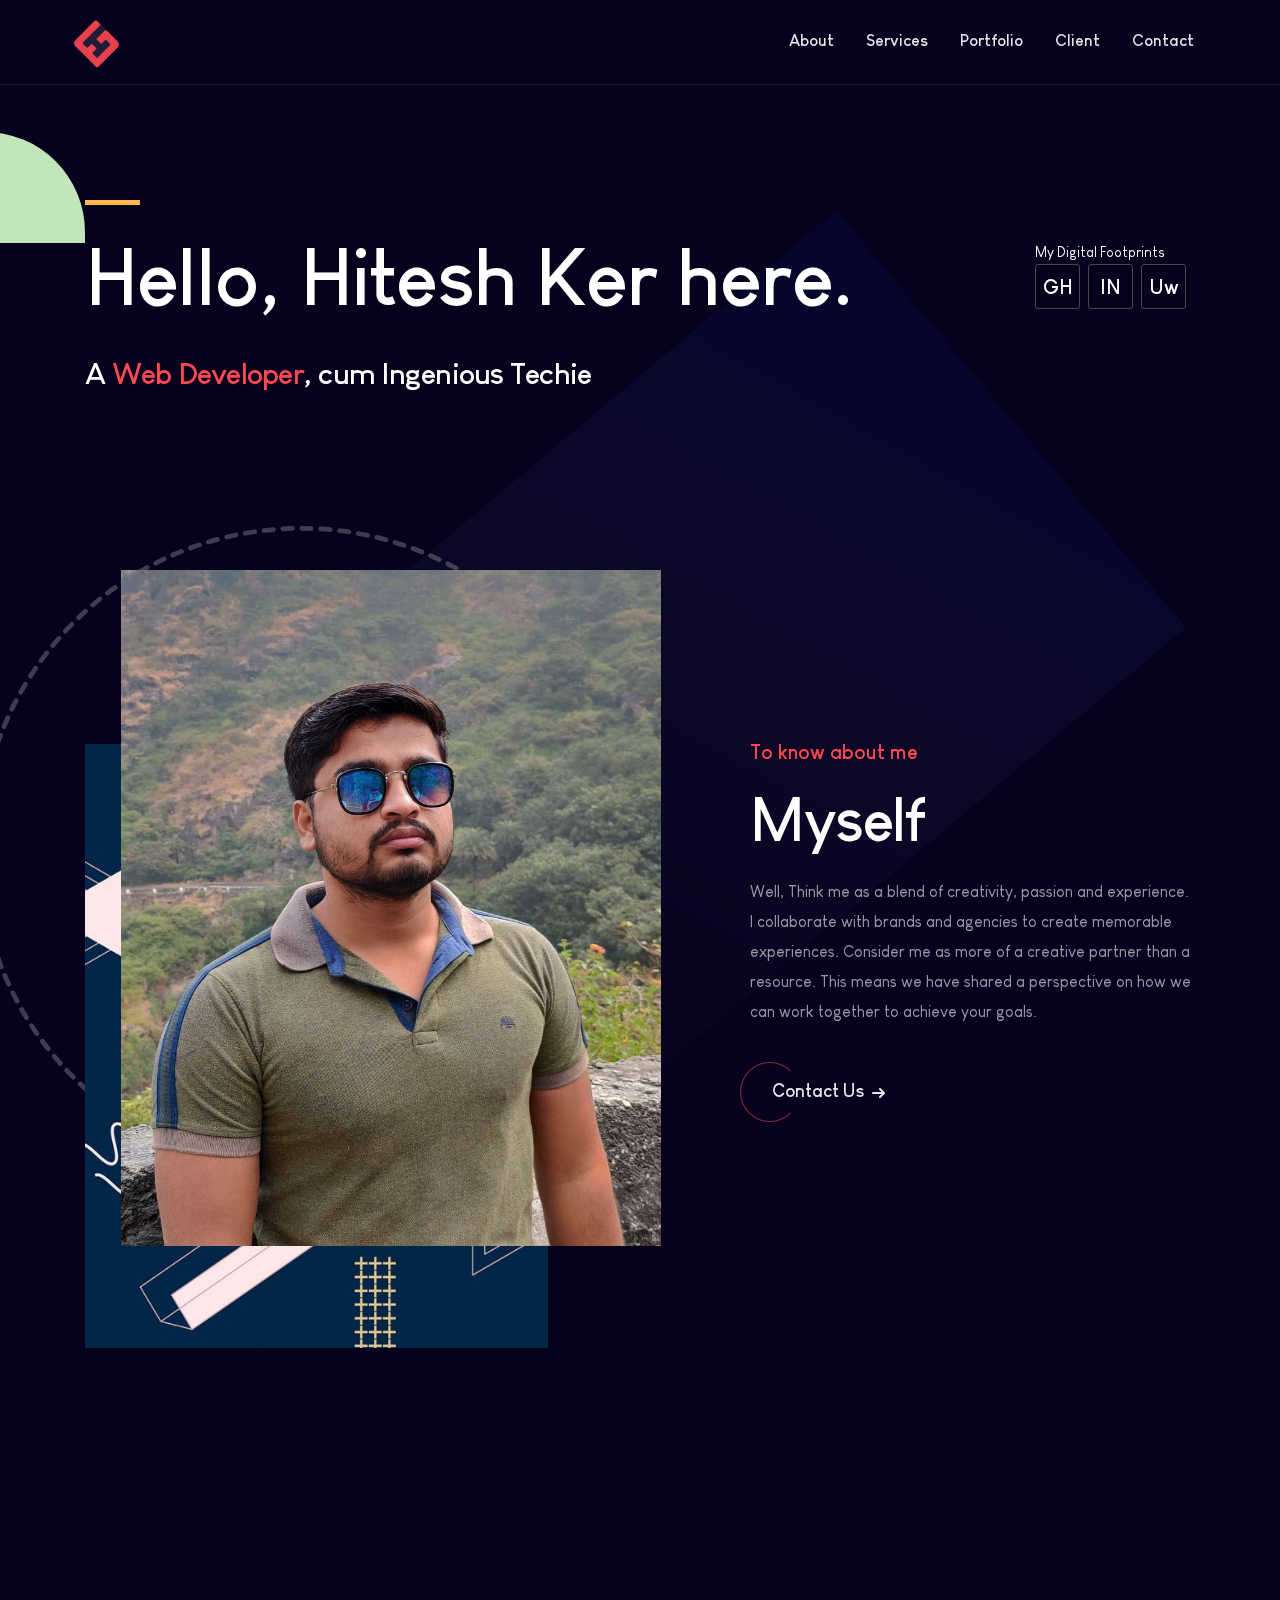
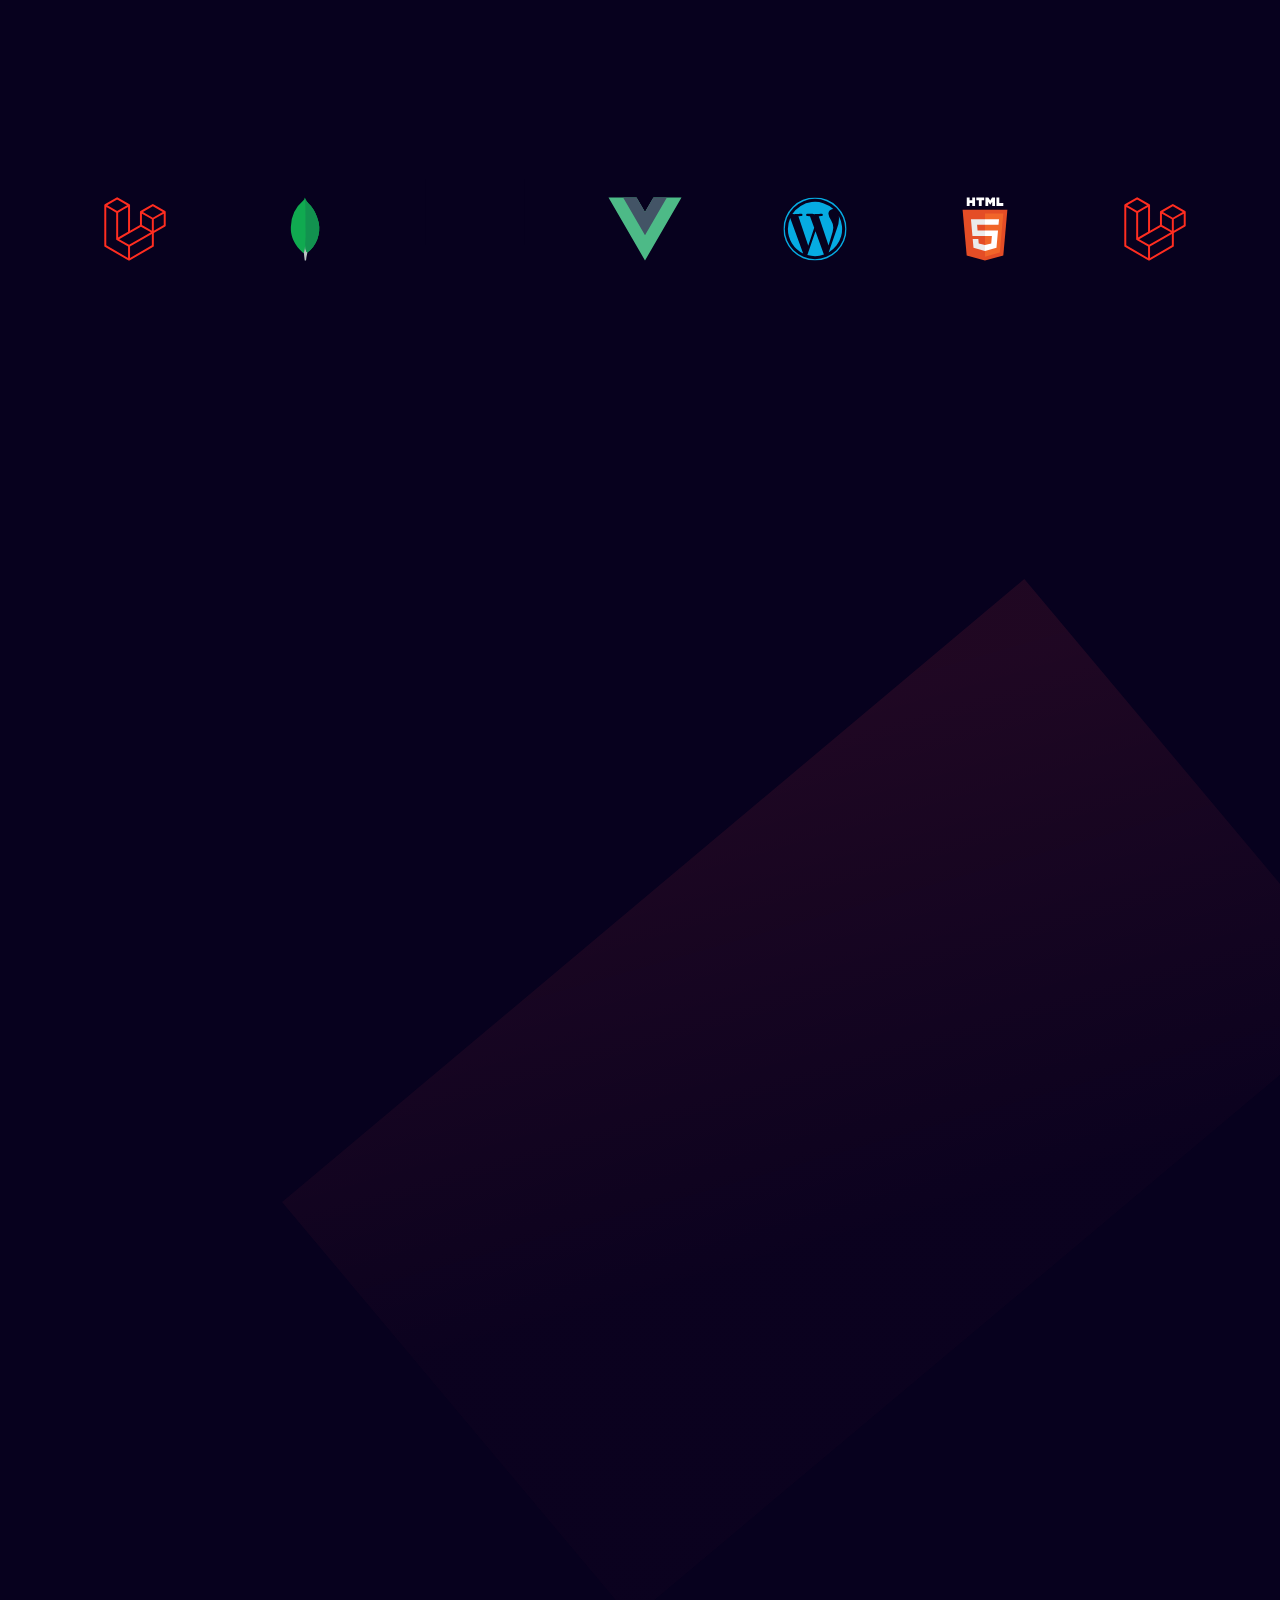
==== commit e54f4cb0: "Client Riview Section hide" ====
--- a/index.html
+++ b/index.html
@@ -363,7 +363,7 @@
         RESUME FEEDBACK 
     ======================
     --> 
-    <section class="resume-feedback relative" id="client">
+    <!-- <section class="resume-feedback relative" id="client">
         <div class="container">
             <div class="row">
                 <div class="col-md-12">
@@ -472,7 +472,7 @@
                 </div>
             </div>
         </div>
-    </section>
+    </section> -->
     <!--
     ================
         CONTACT US AREA SLIDER 
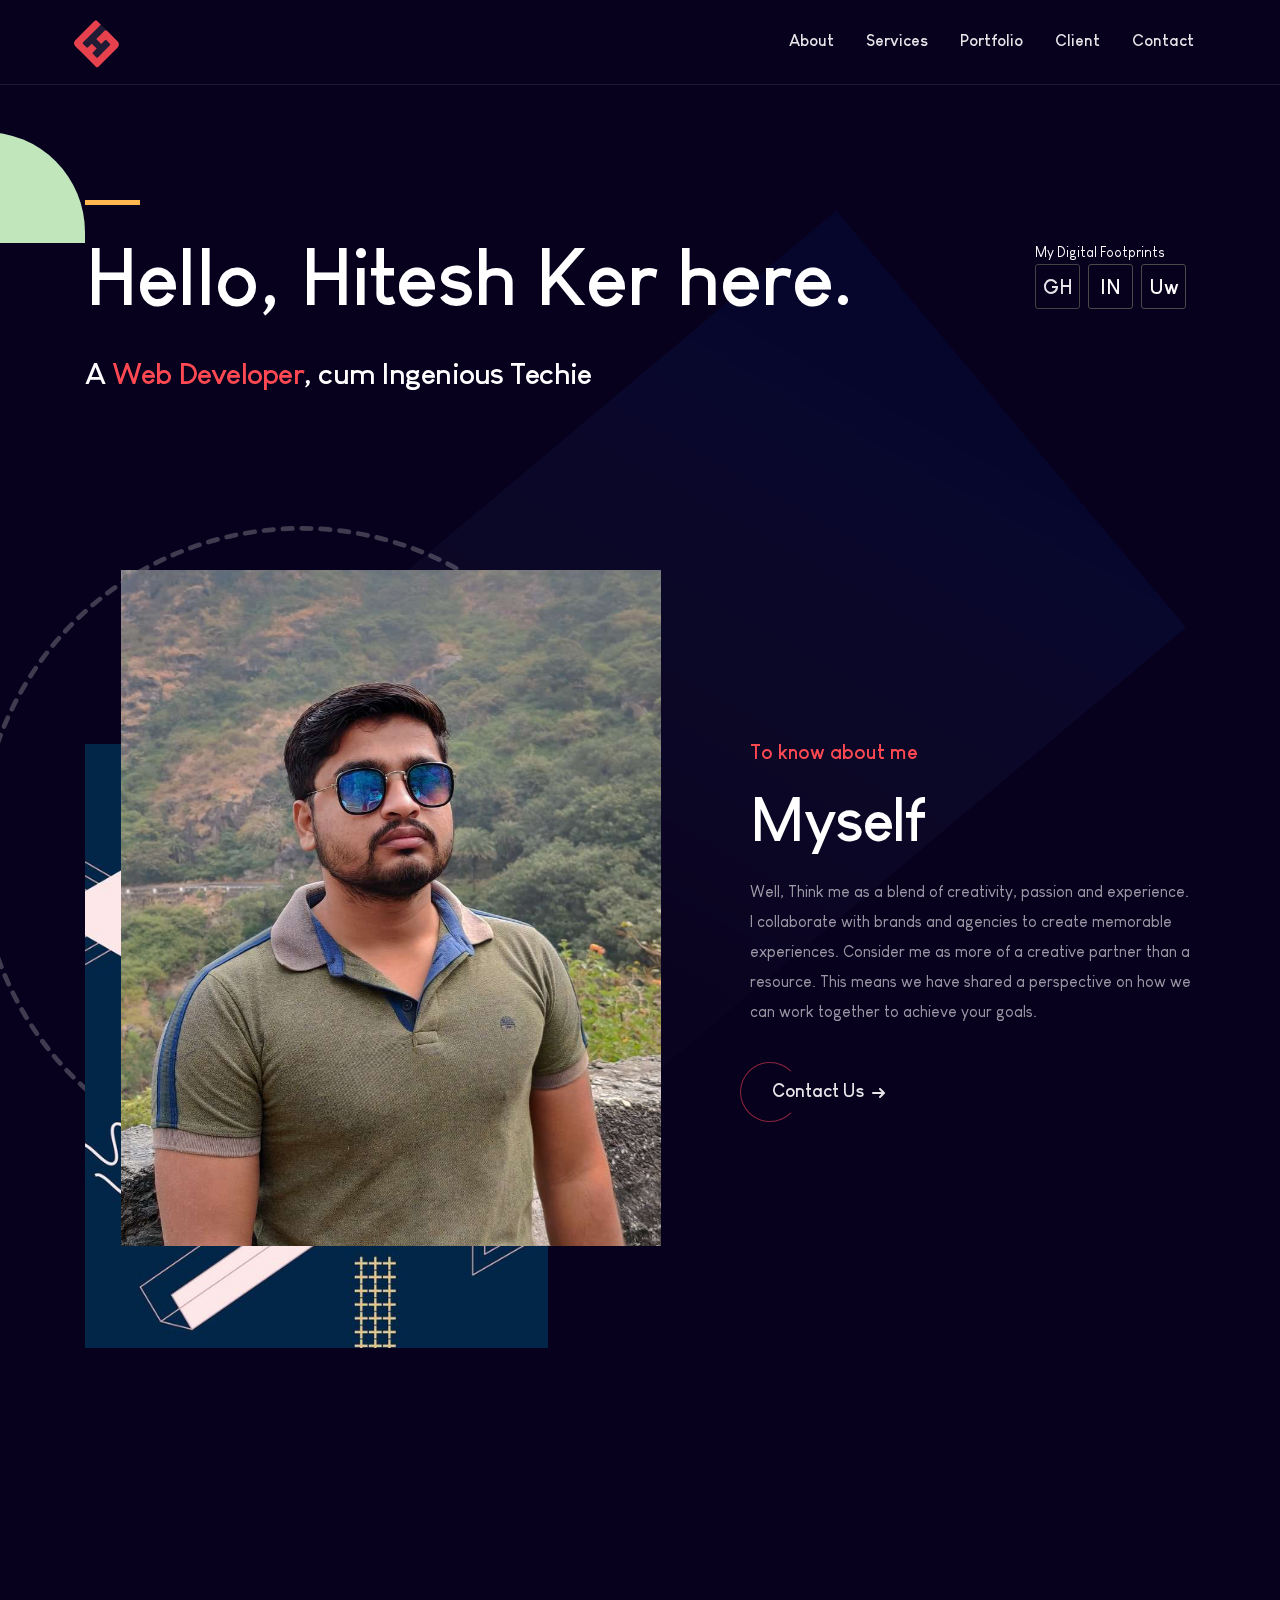
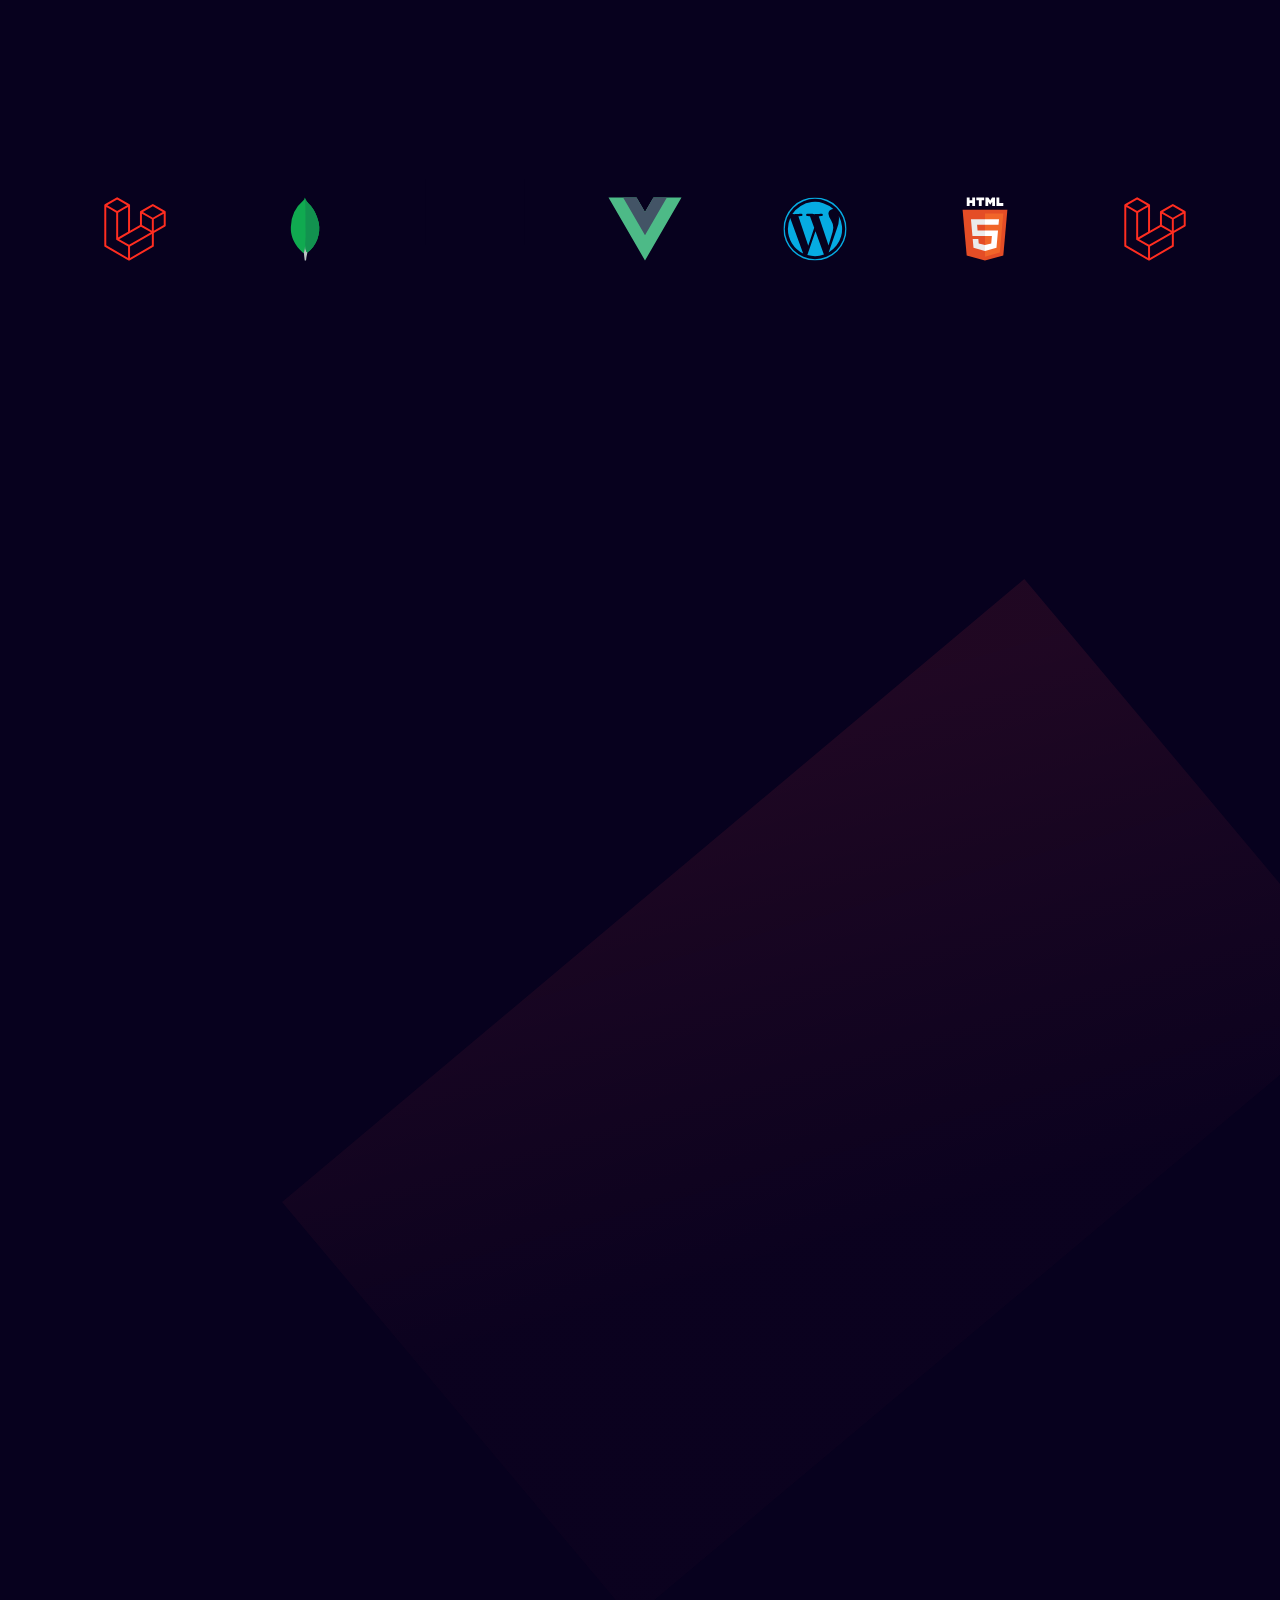
==== commit 9aeb5fdf: "set links" ====
--- a/index.html
+++ b/index.html
@@ -108,7 +108,7 @@
                             <div class="resume-social">
                                 <span style="color:white">My Digital Footprints</span><br>
                                 <ul class="list-unstyled">
-                                    <li title="Git Hub">GH</li>
+					<a target="_blank" href="https://github.com/KerHitesh"> <li title="Git Hub">GH</li> </a>
                                     <li title="Linked In">IN</li>
                                     <li title="Upwork">Uw</li>
                                 </ul>
@@ -627,4 +627,4 @@
     </script>    
 
 </body>
-</html>+</html>
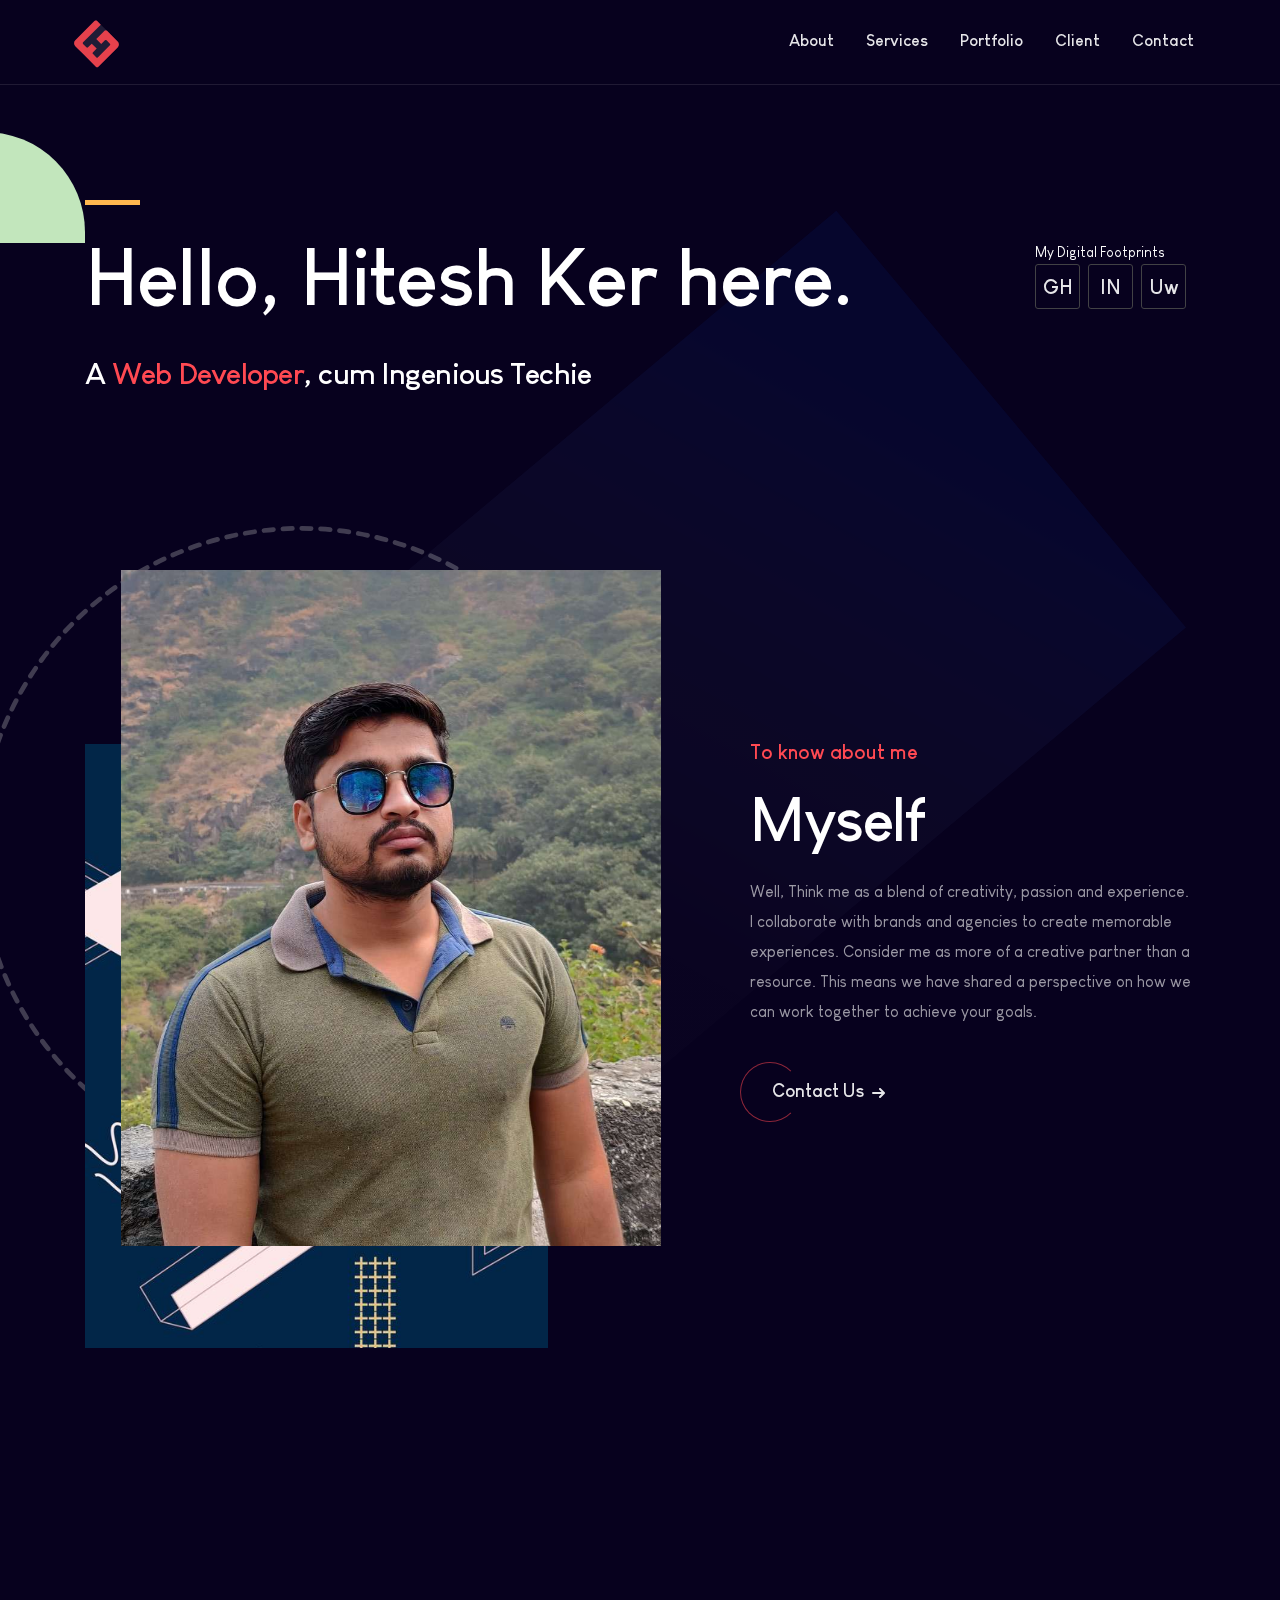
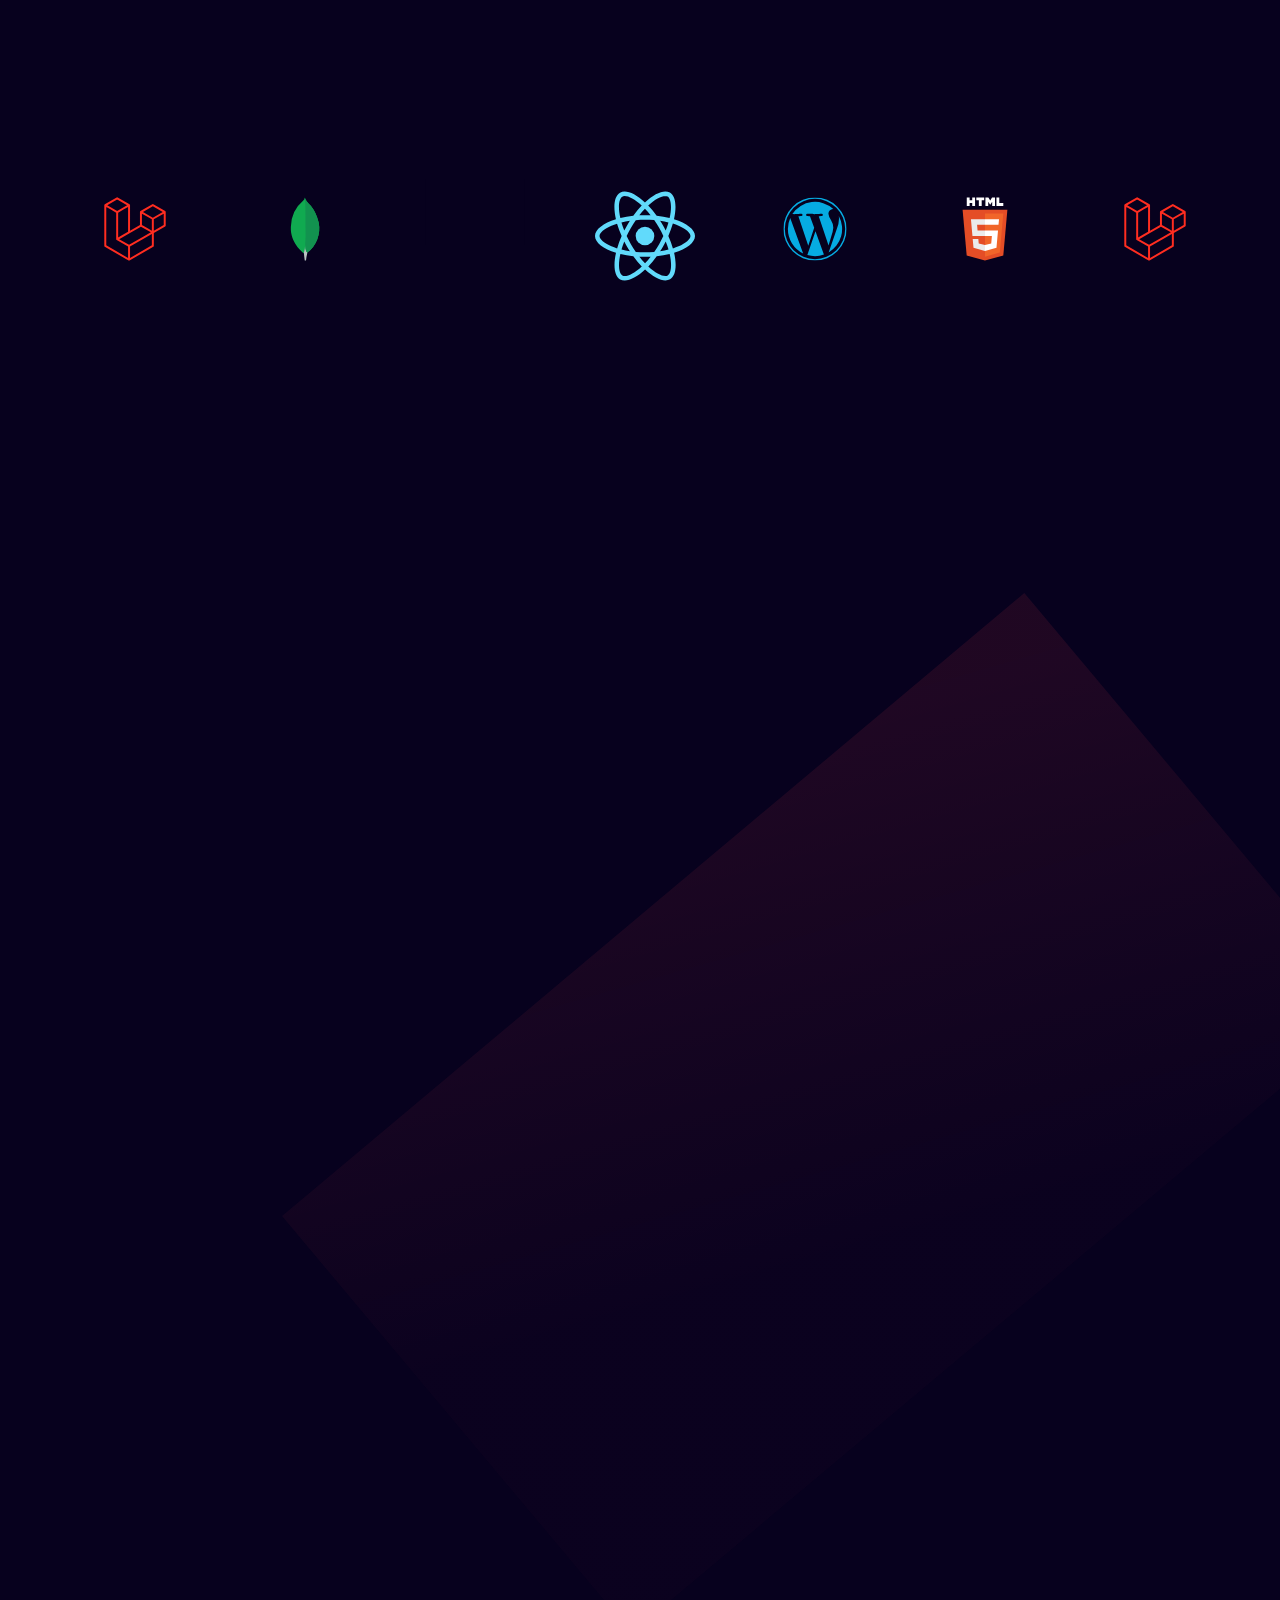
==== commit f9305b90: "update some text" ====
--- a/index.html
+++ b/index.html
@@ -108,9 +108,18 @@
                             <div class="resume-social">
                                 <span style="color:white">My Digital Footprints</span><br>
                                 <ul class="list-unstyled">
-					<a target="_blank" href="https://github.com/KerHitesh"> <li title="Git Hub">GH</li> </a>
-                                    <li title="Linked In">IN</li>
-                                    <li title="Upwork">Uw</li>
+					<a target="_blank" href="https://github.com/KerHitesh"> 		
+						<li title="Git Hub">GH</li> 
+					</a>
+                                    <a target="_blank" href="Javascript:void(0);">
+					    <li title="Linked In">IN
+					    </li>
+				     </a>
+					<a href="https://www.upwork.com/fl/~01db3c1289bdecaebb">
+                                           <li title="Upwork">
+					    Uw
+					   </li>
+				    </a>
                                 </ul>
                             </div>
                         </div>  
@@ -215,7 +224,7 @@
 								<img src="assets/images/archive/laravel.svg" alt="" class="stra img-fluid">
 								<img src="assets/images/archive/mongodb.svg" alt="" class="stra img-fluid">
 								<img src="assets/images/archive/ttr.svg" alt="" class="stra  img-fluid">
-								<img src="assets/images/archive/viewjs.svg" alt="" class="stra img-fluid">
+								<img src="assets/images/archive/react-2.svg" alt="" class="stra img-fluid">
 								 
 								<img src="assets/images/archive/wordpress.svg" alt="" class="stra img-fluid last_img">
 							</div>
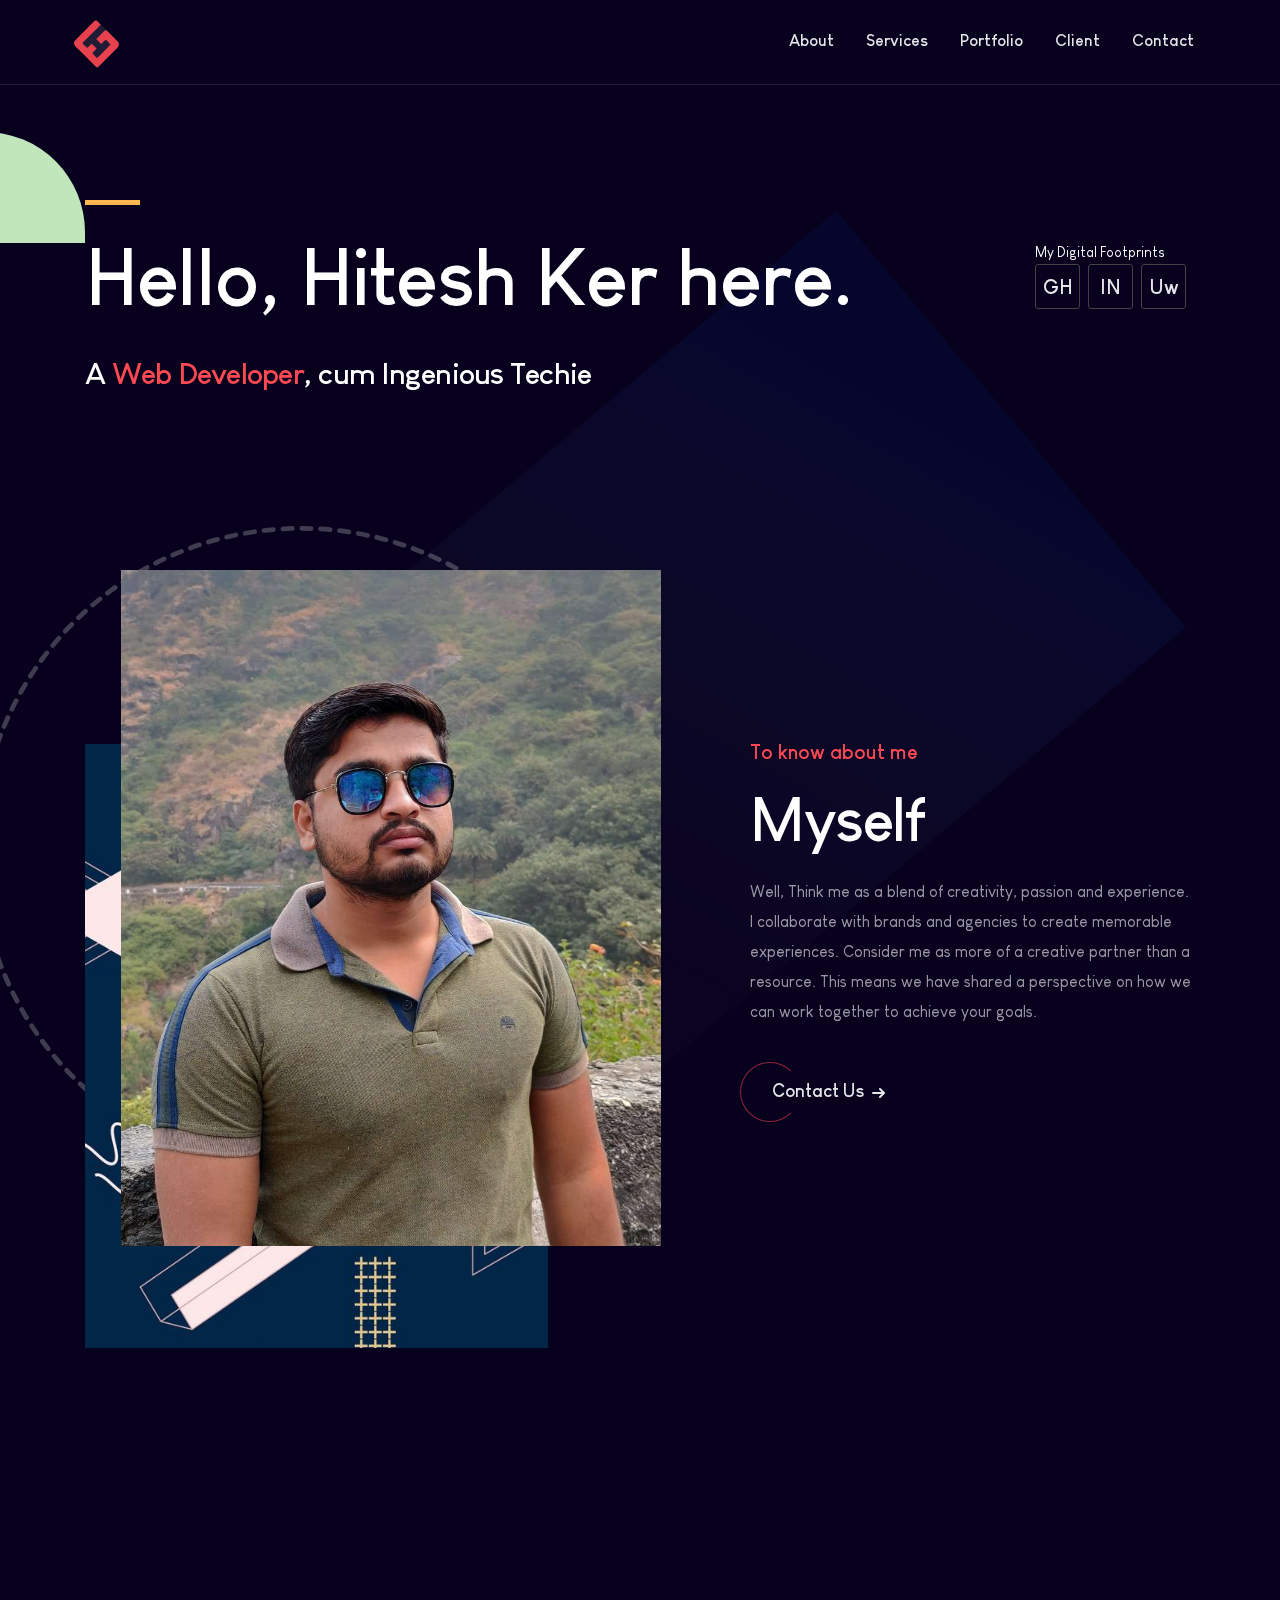
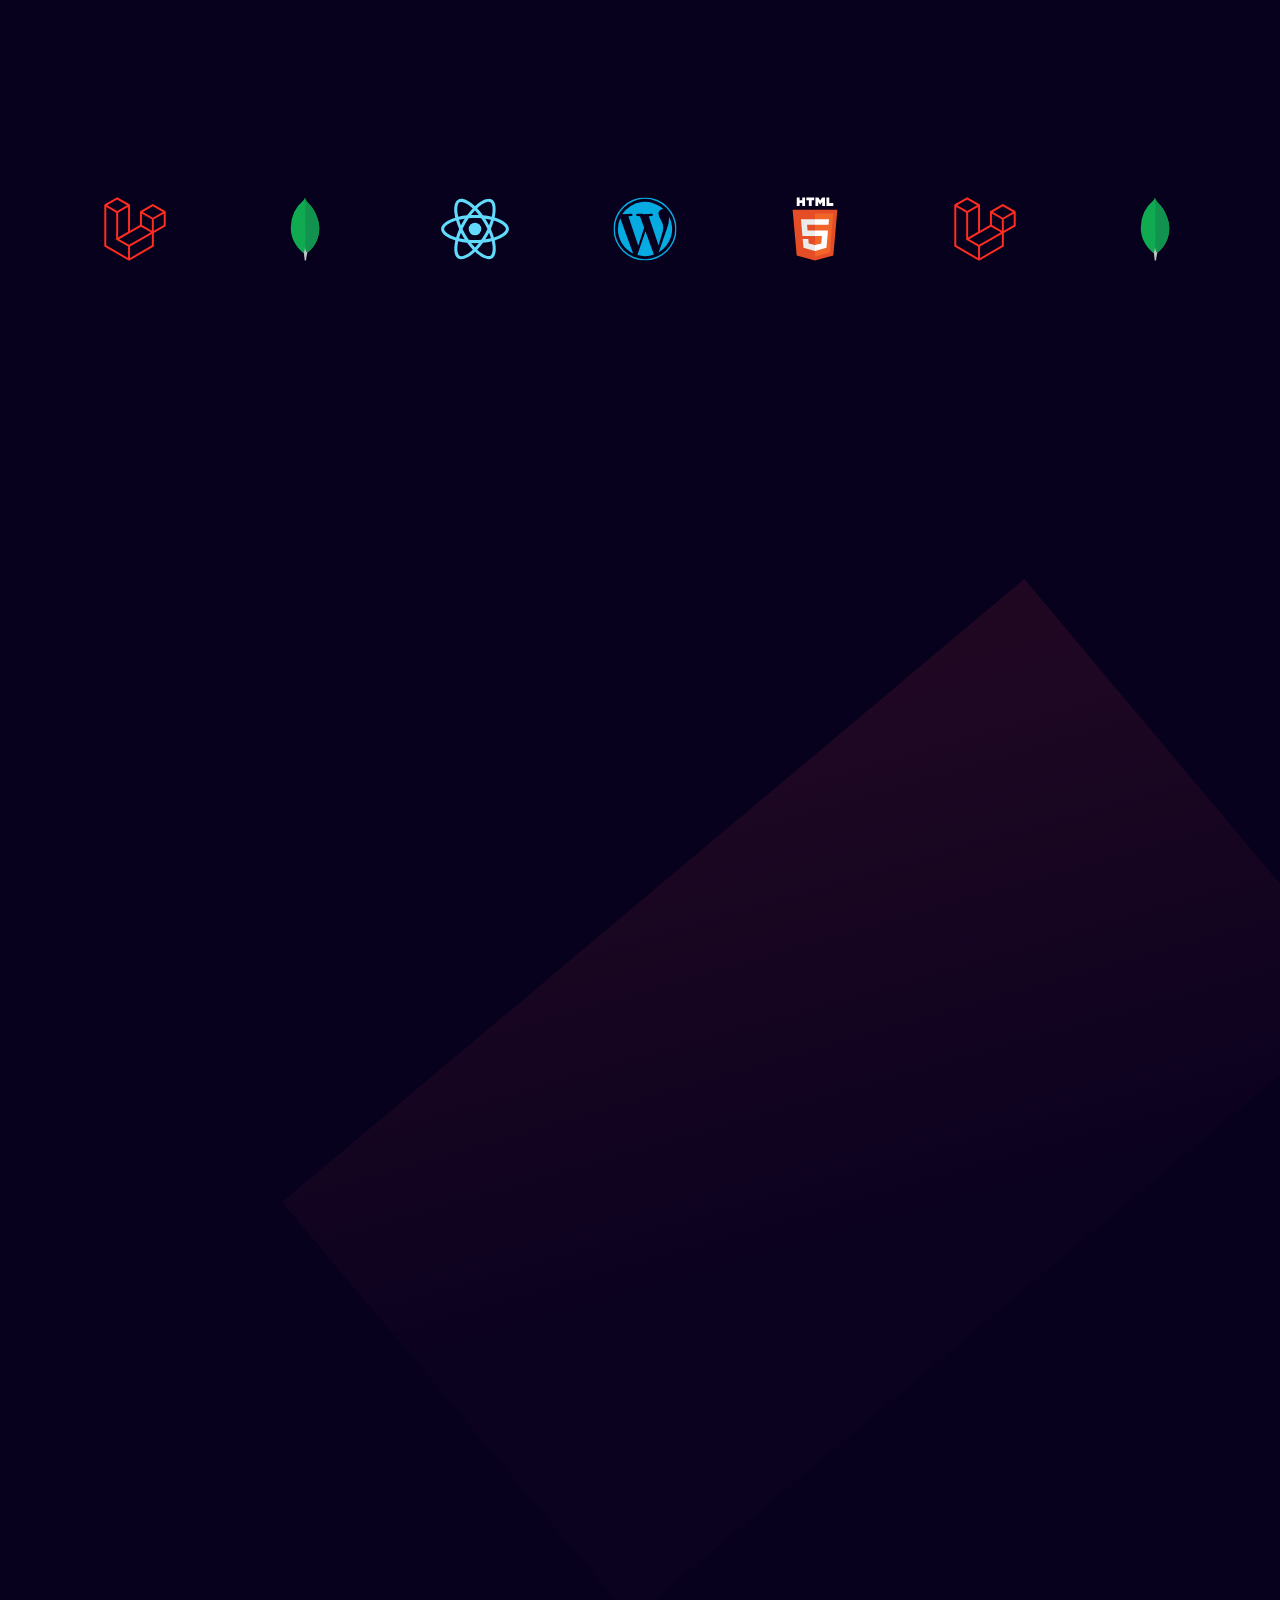
==== commit 3ec3ab4d: "update text" ====
--- a/index.html
+++ b/index.html
@@ -223,9 +223,8 @@
 								<img src="assets/images/archive/html5.svg" alt="" class="stra img-fluid">
 								<img src="assets/images/archive/laravel.svg" alt="" class="stra img-fluid">
 								<img src="assets/images/archive/mongodb.svg" alt="" class="stra img-fluid">
-								<img src="assets/images/archive/ttr.svg" alt="" class="stra  img-fluid">
+								 
 								<img src="assets/images/archive/react-2.svg" alt="" class="stra img-fluid">
-								 
 								<img src="assets/images/archive/wordpress.svg" alt="" class="stra img-fluid last_img">
 							</div>
 						</div>
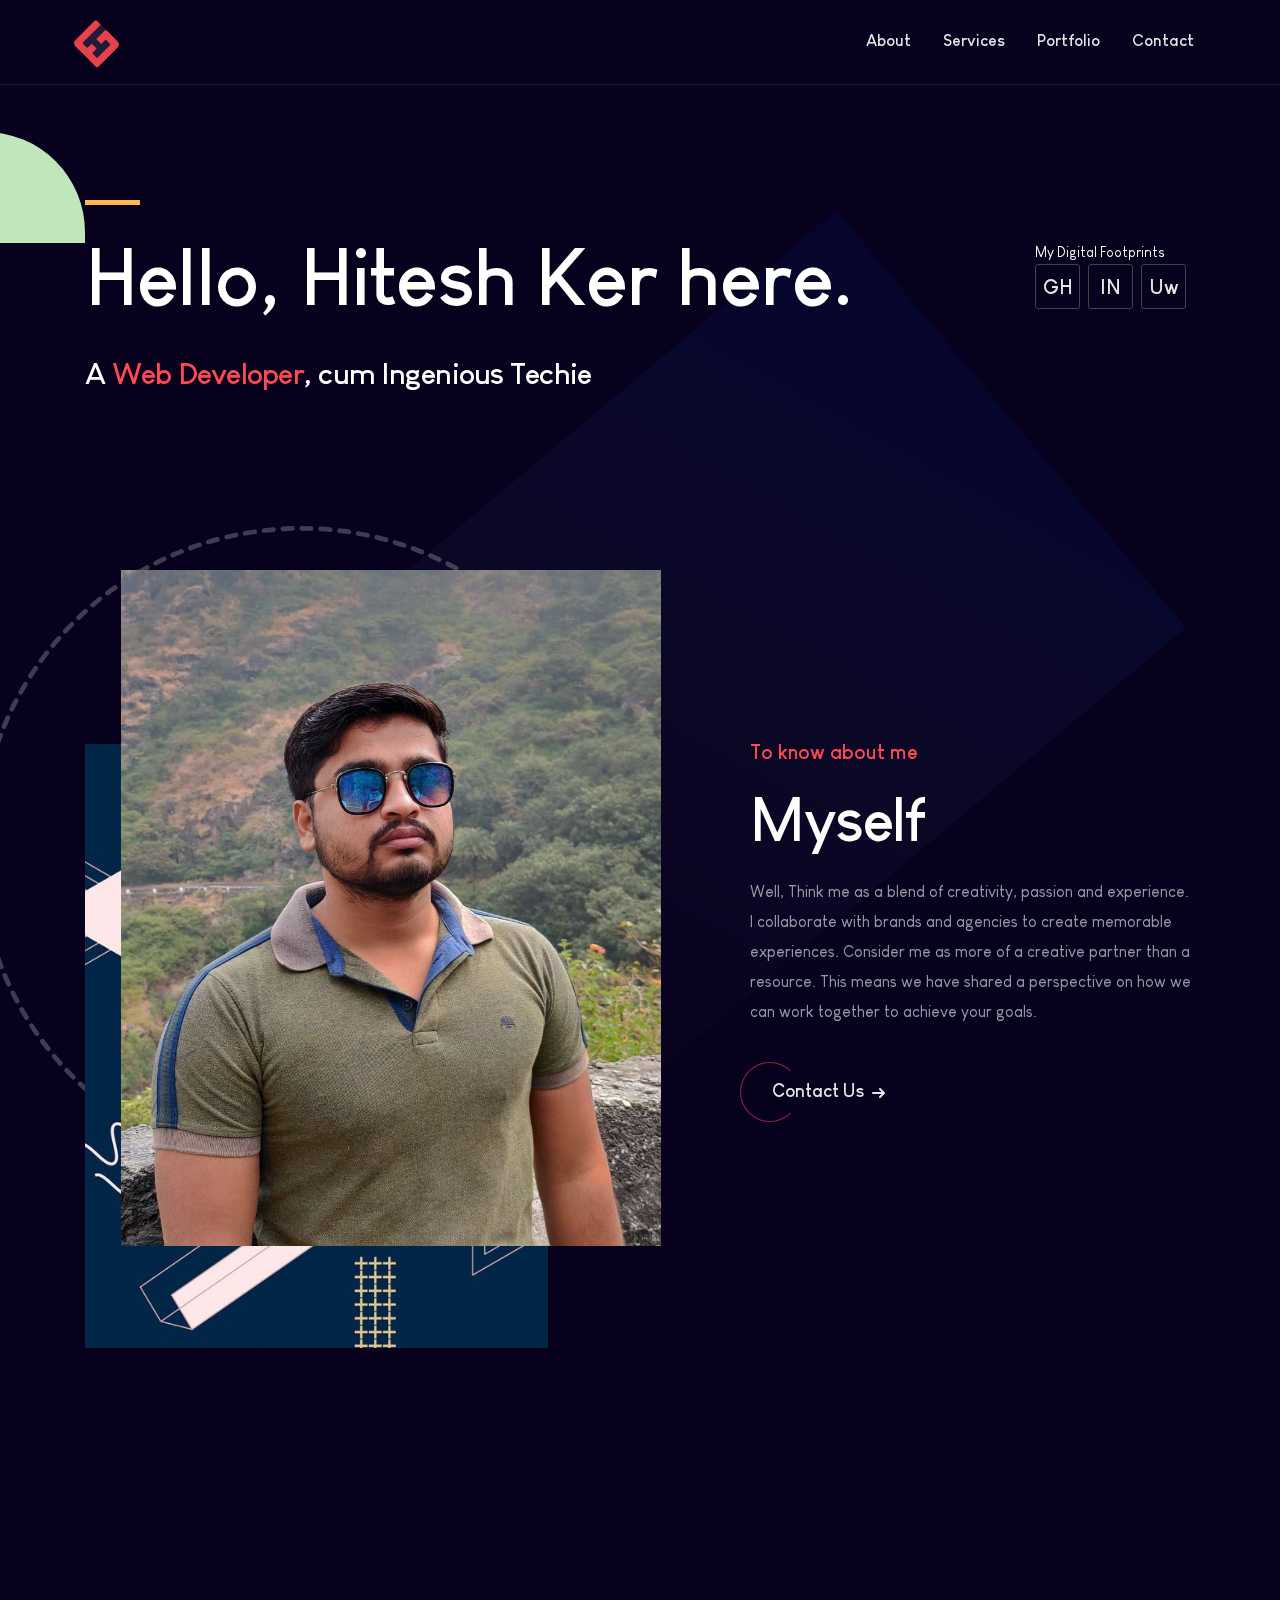
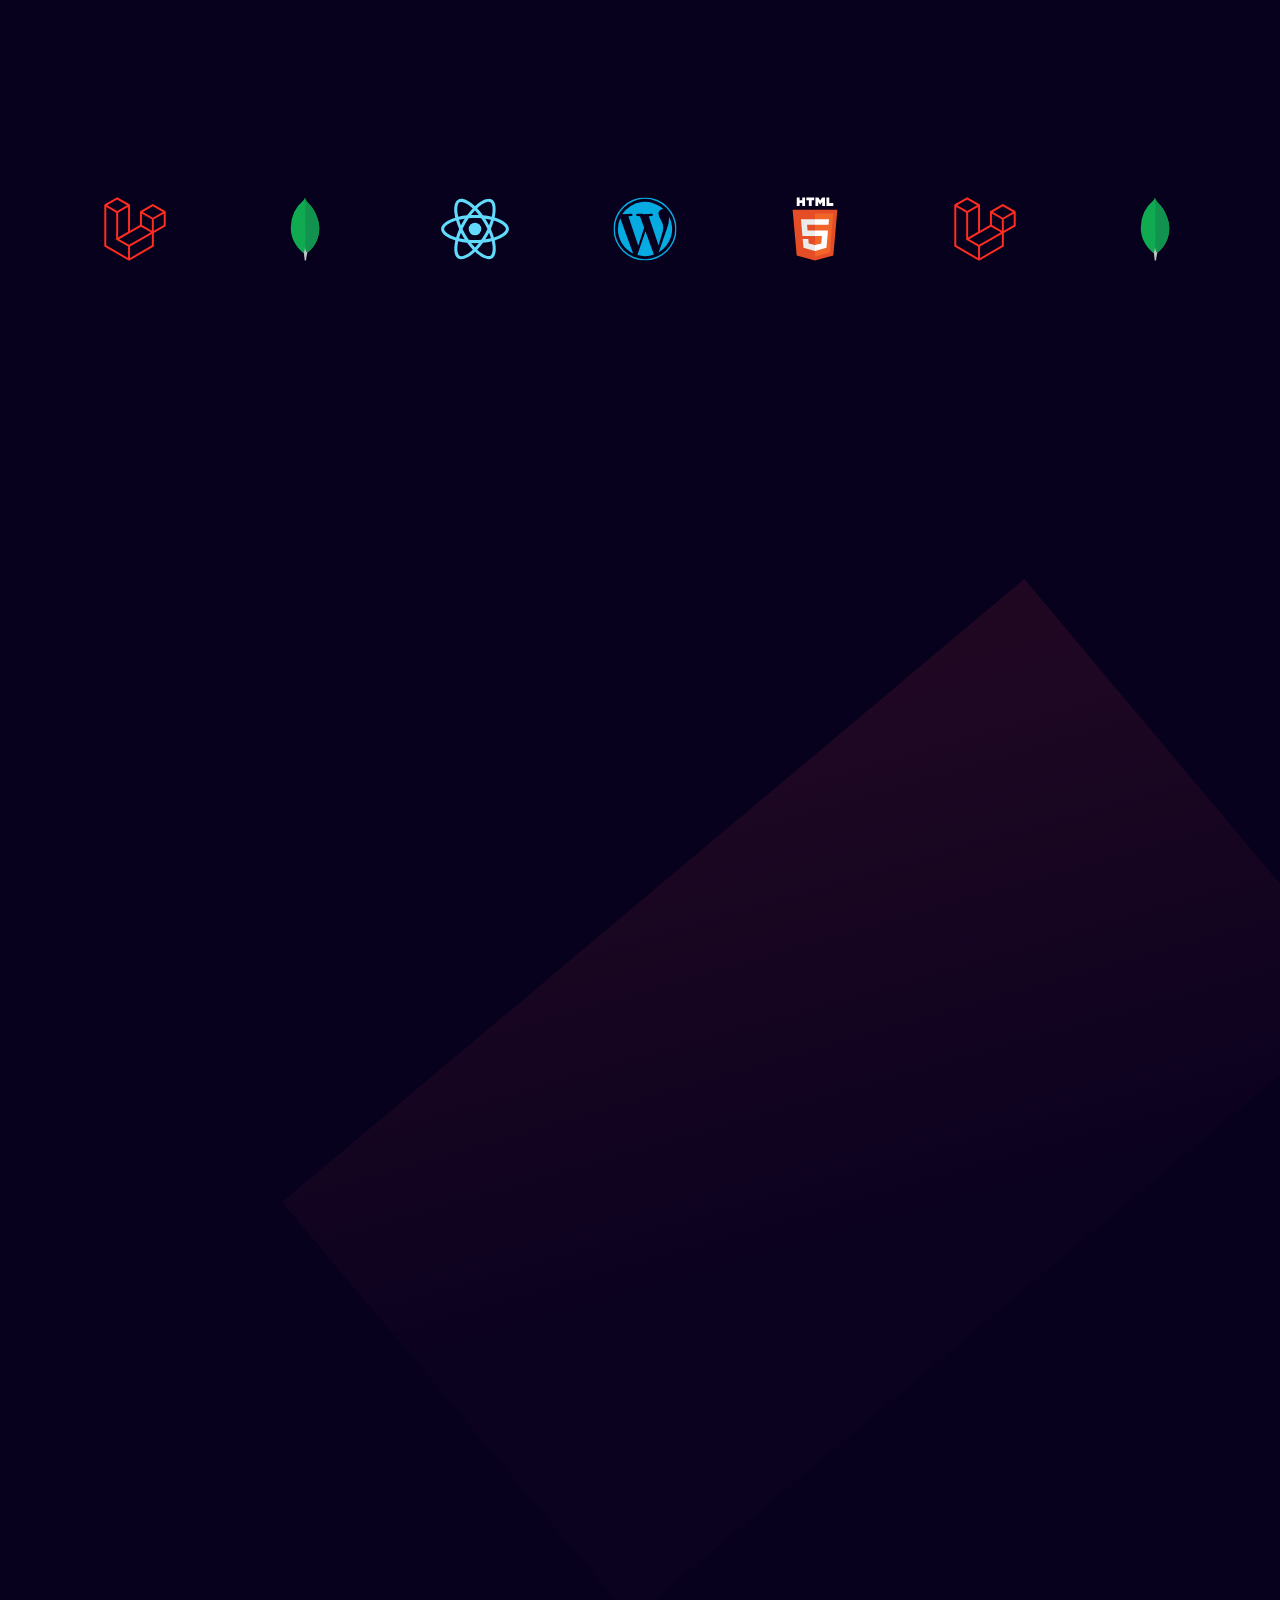
==== commit 46ece2c9: "dummy" ====
--- a/index.html
+++ b/index.html
@@ -75,9 +75,9 @@
                             <li class="nav-item"> 
                                 <a class="nav-link" href="#portfolio">Portfolio</a>
                             </li>  
-                            <li class="nav-item">
+<!--                             <li class="nav-item">
                                 <a class="nav-link" href="#client">Client</a>
-                            </li>                                                            
+                            </li>                                                             -->
                             <li class="nav-item">
                                 <a class="nav-link" href="#contact">Contact</a>
                             </li>                
